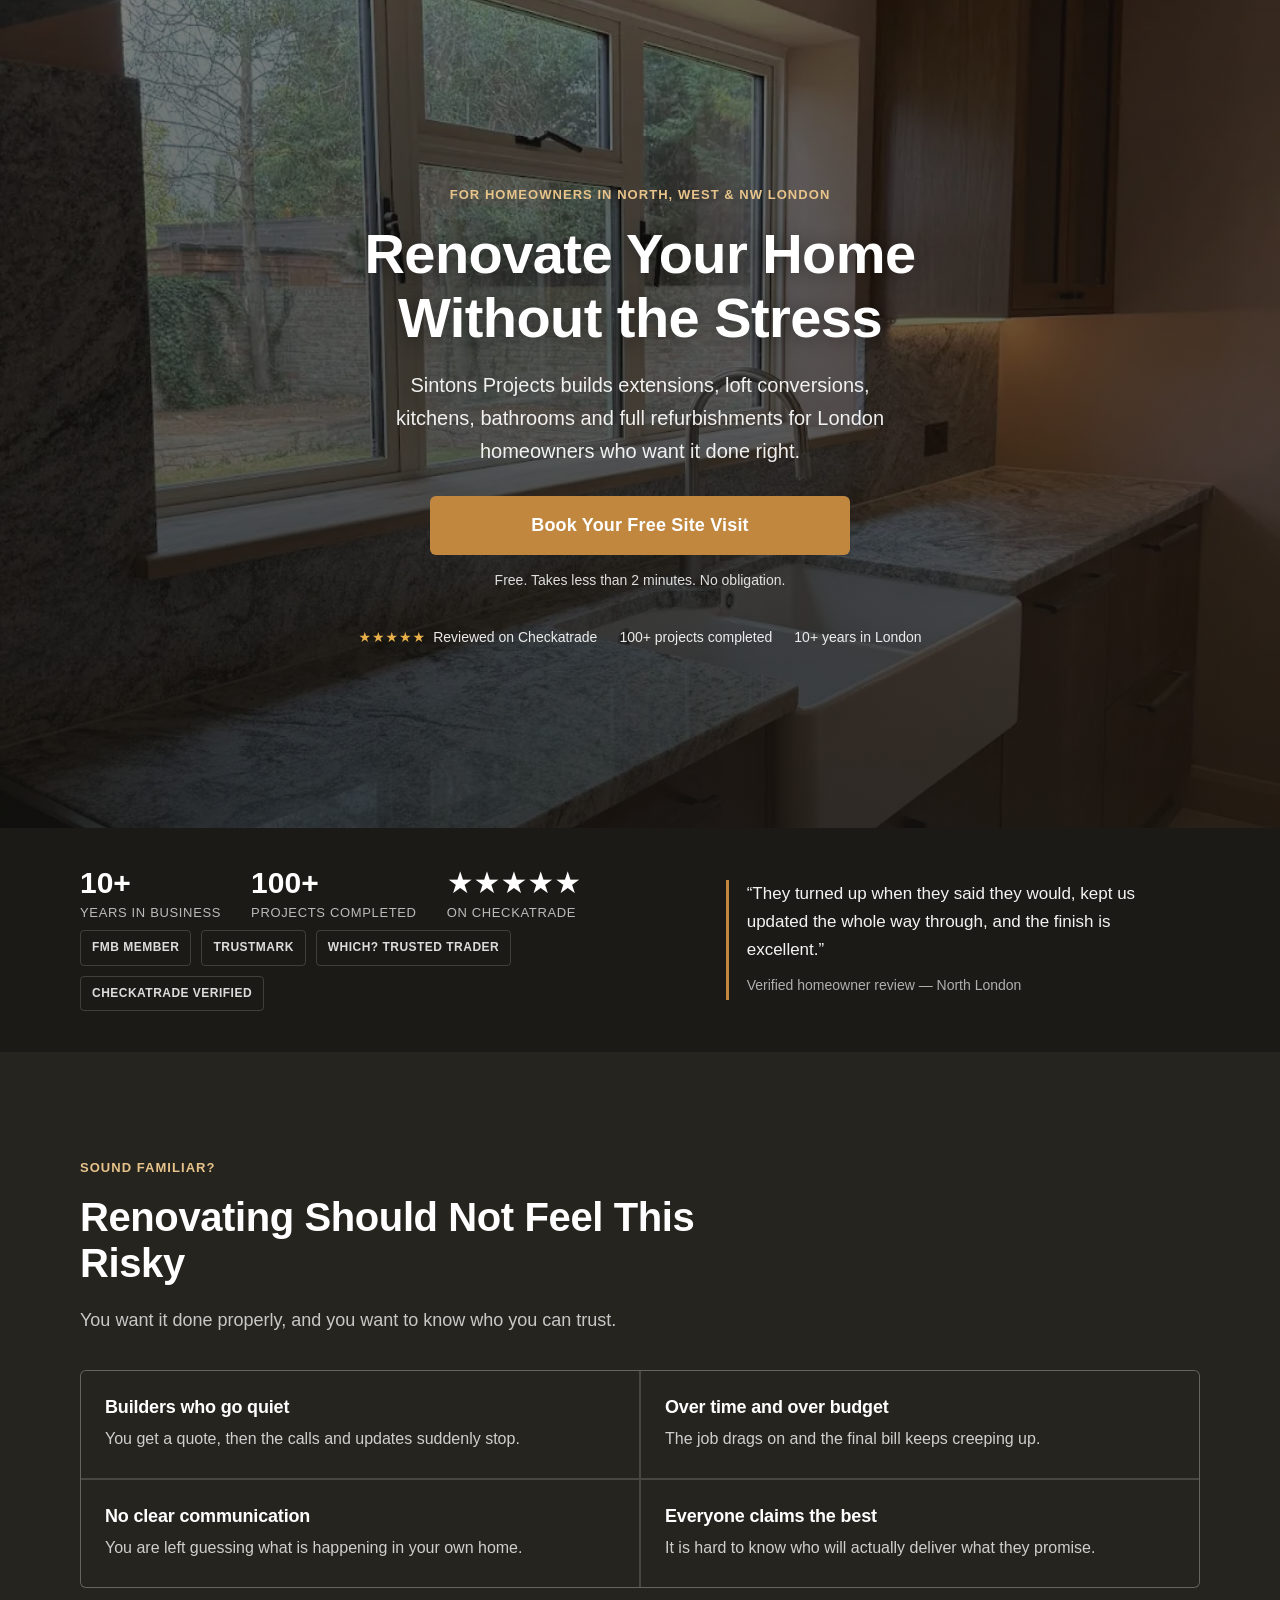
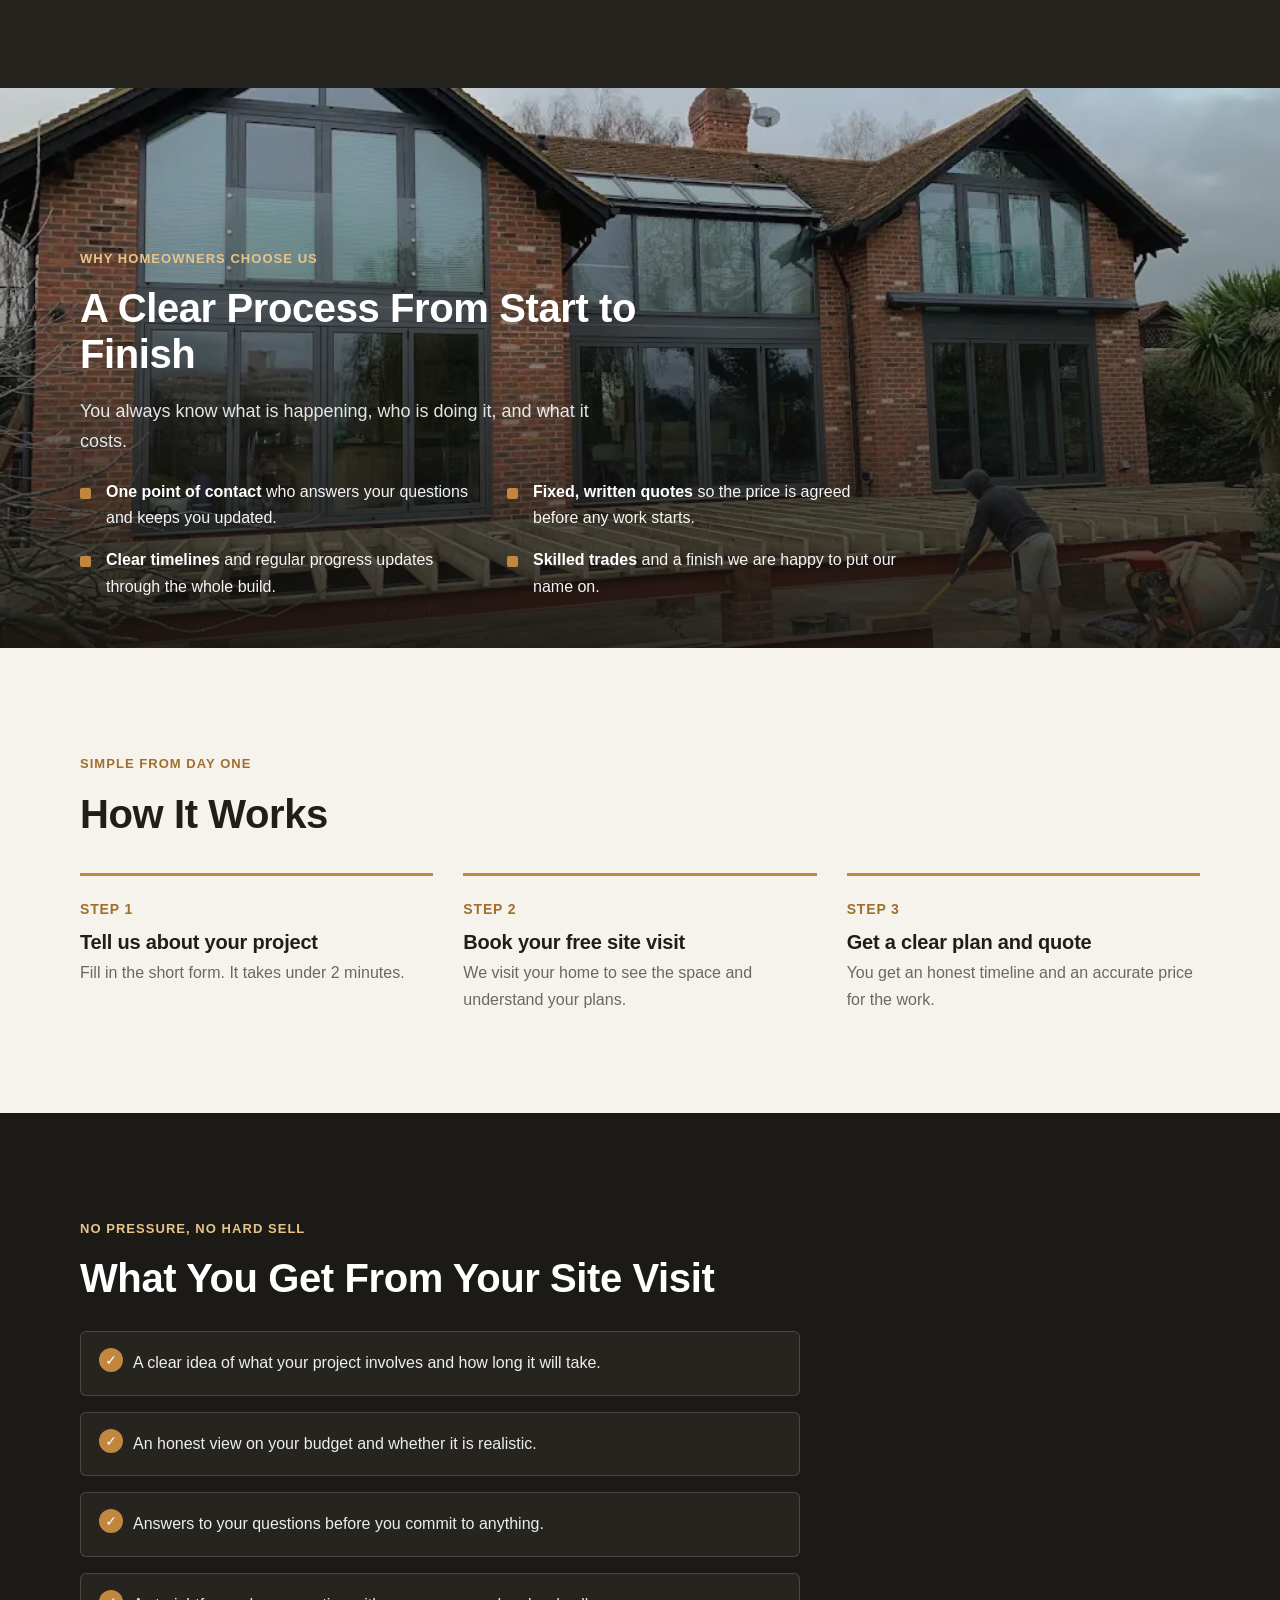
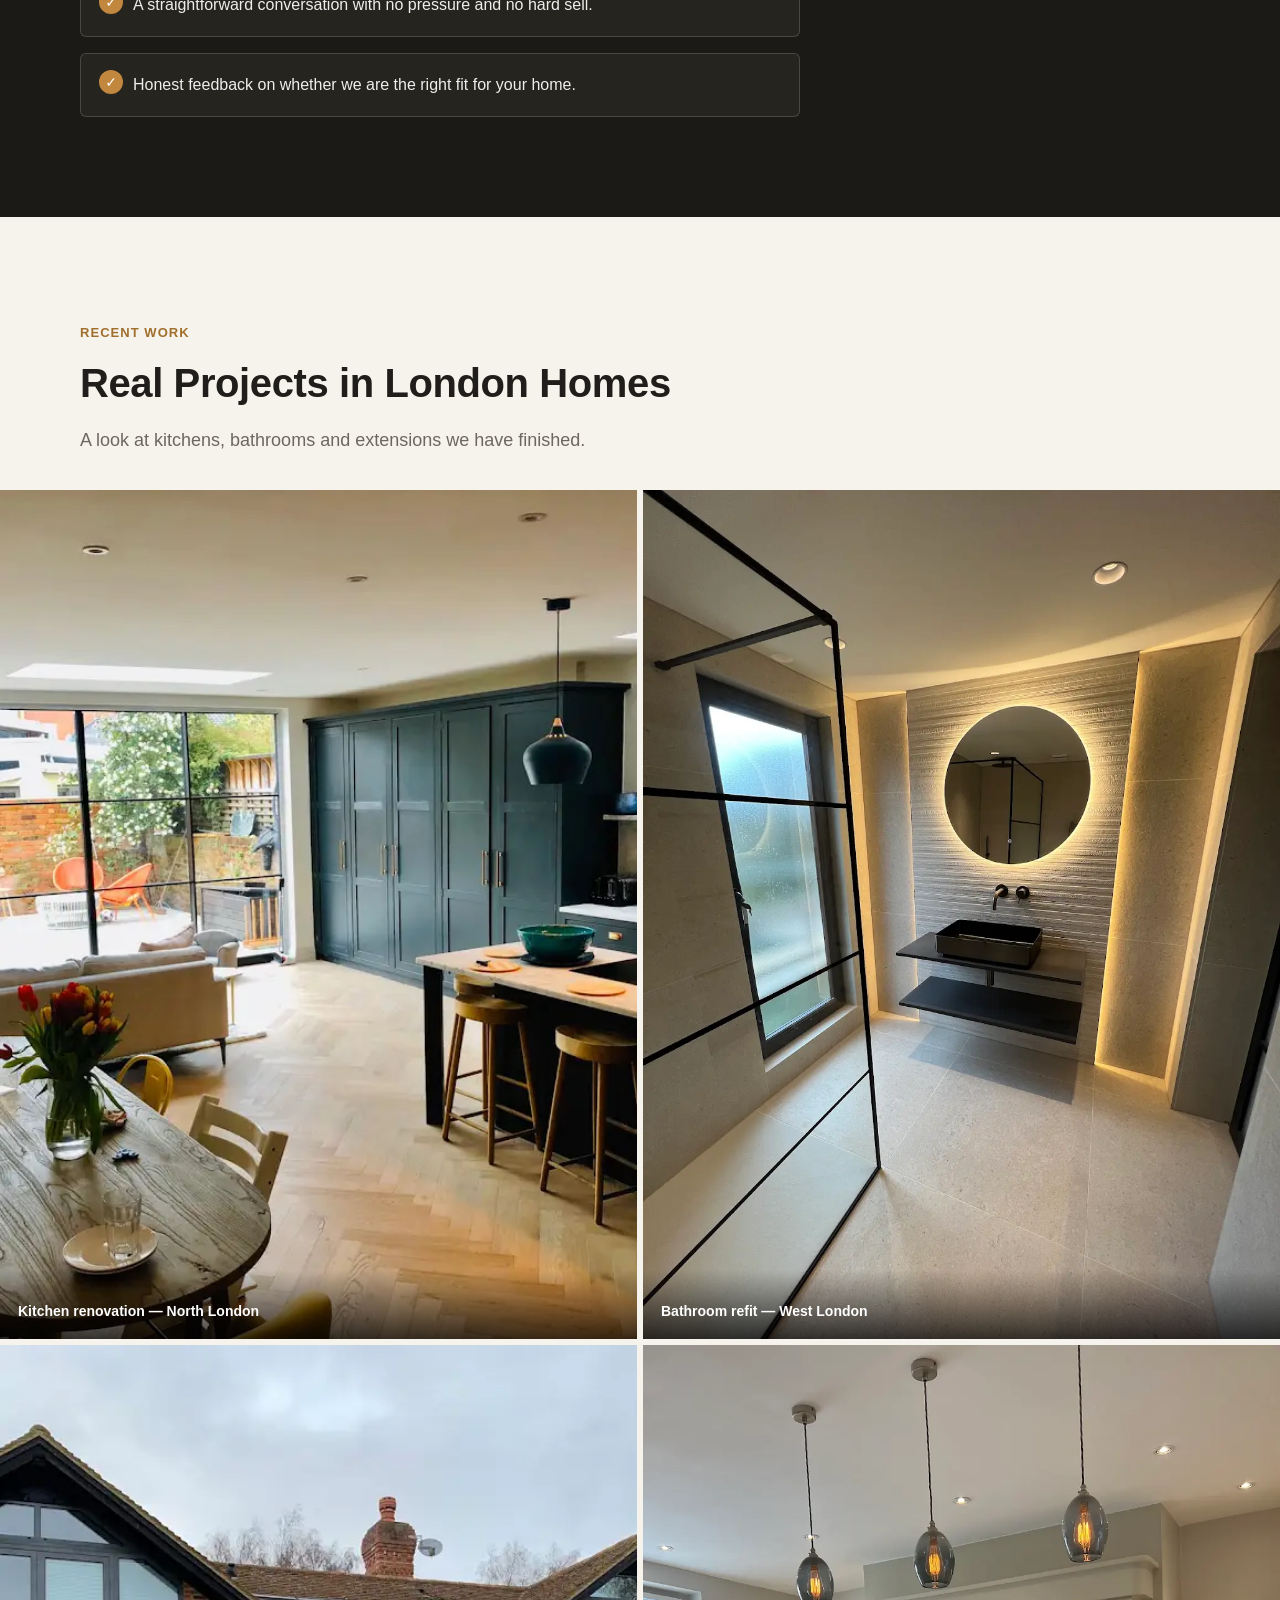
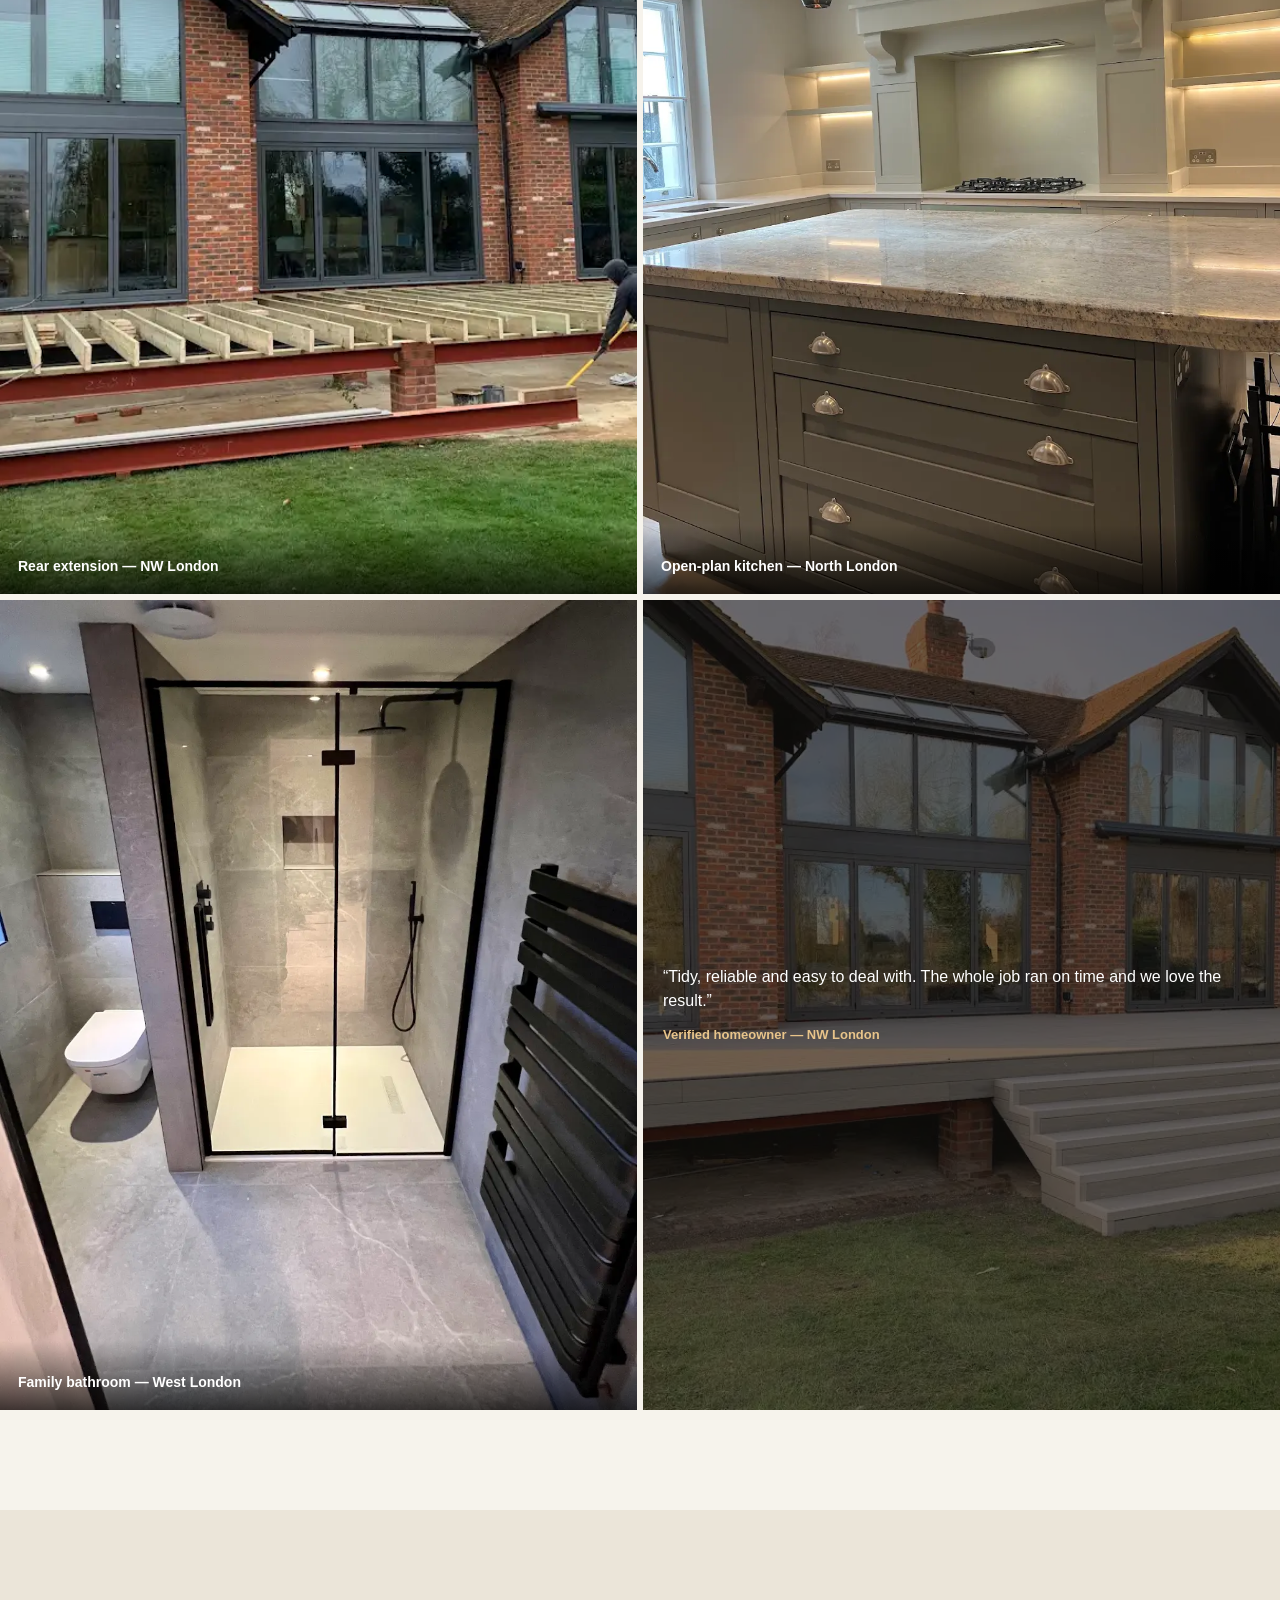
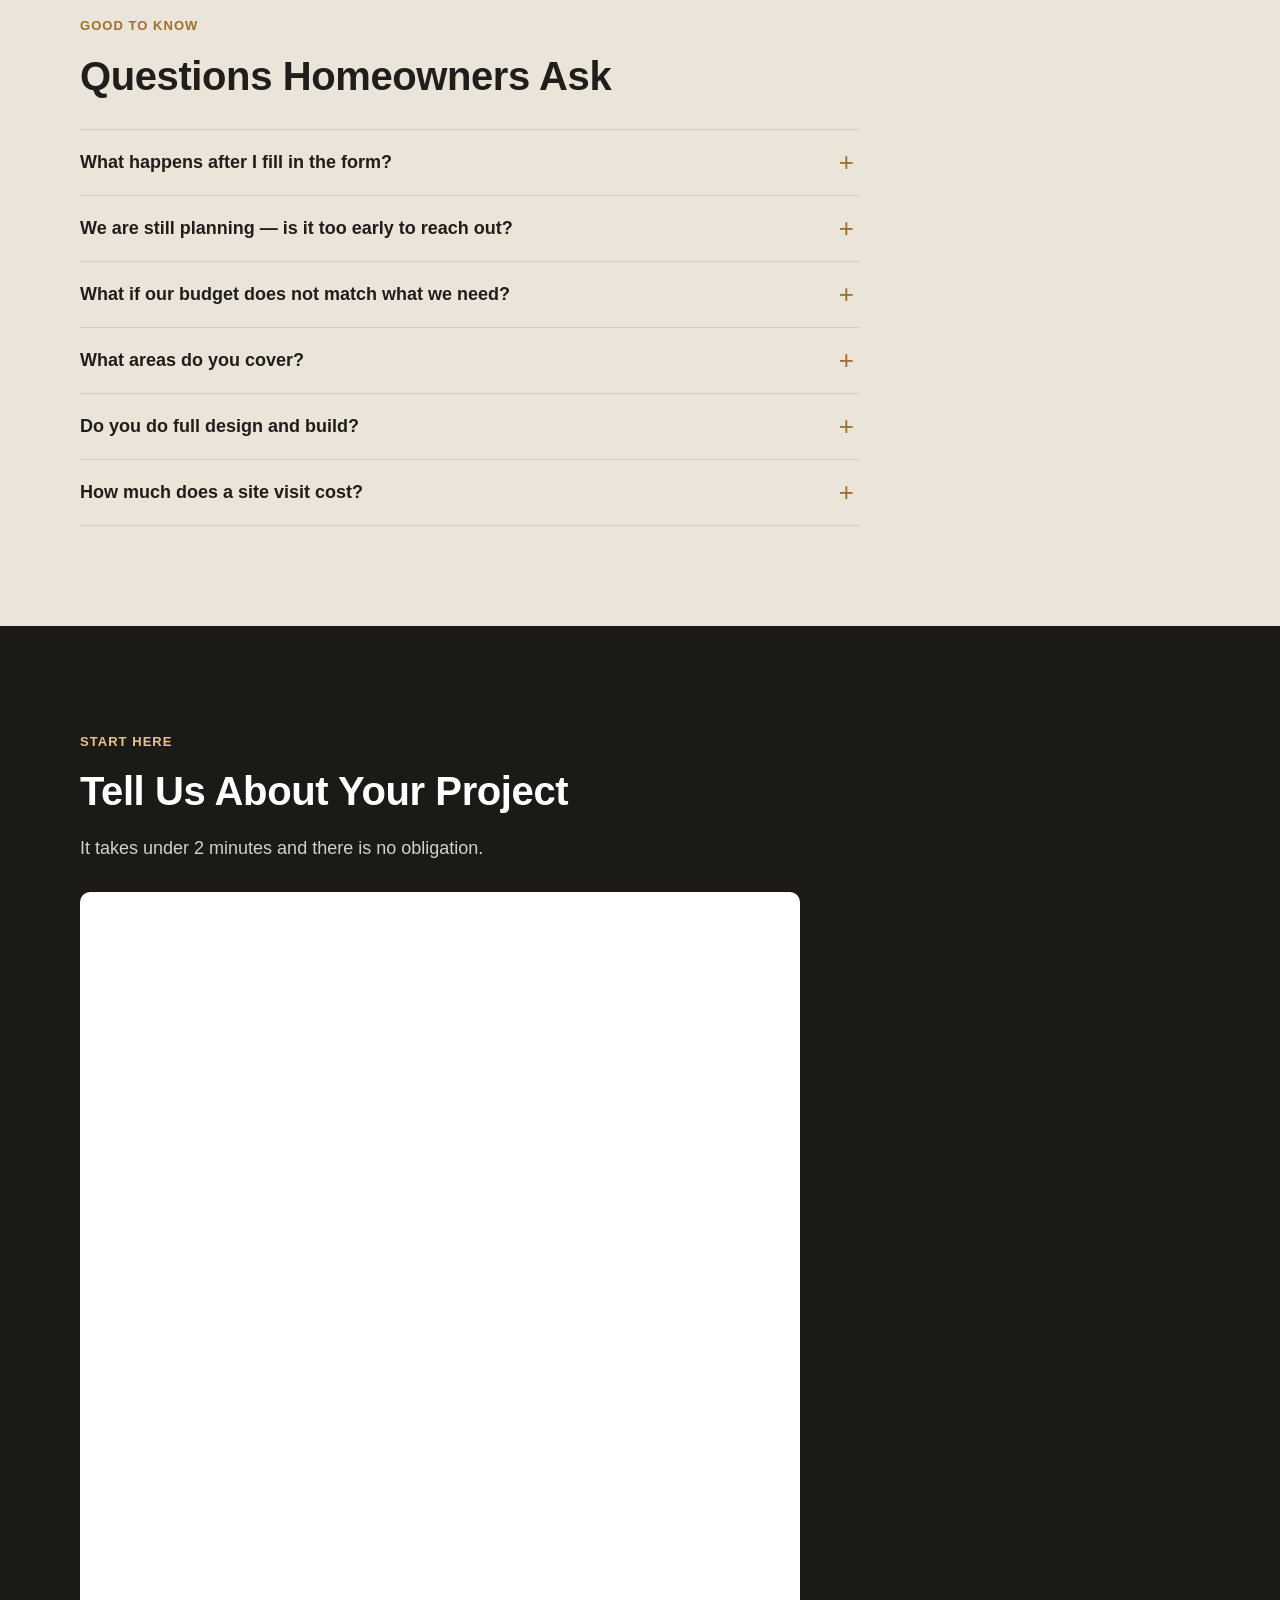
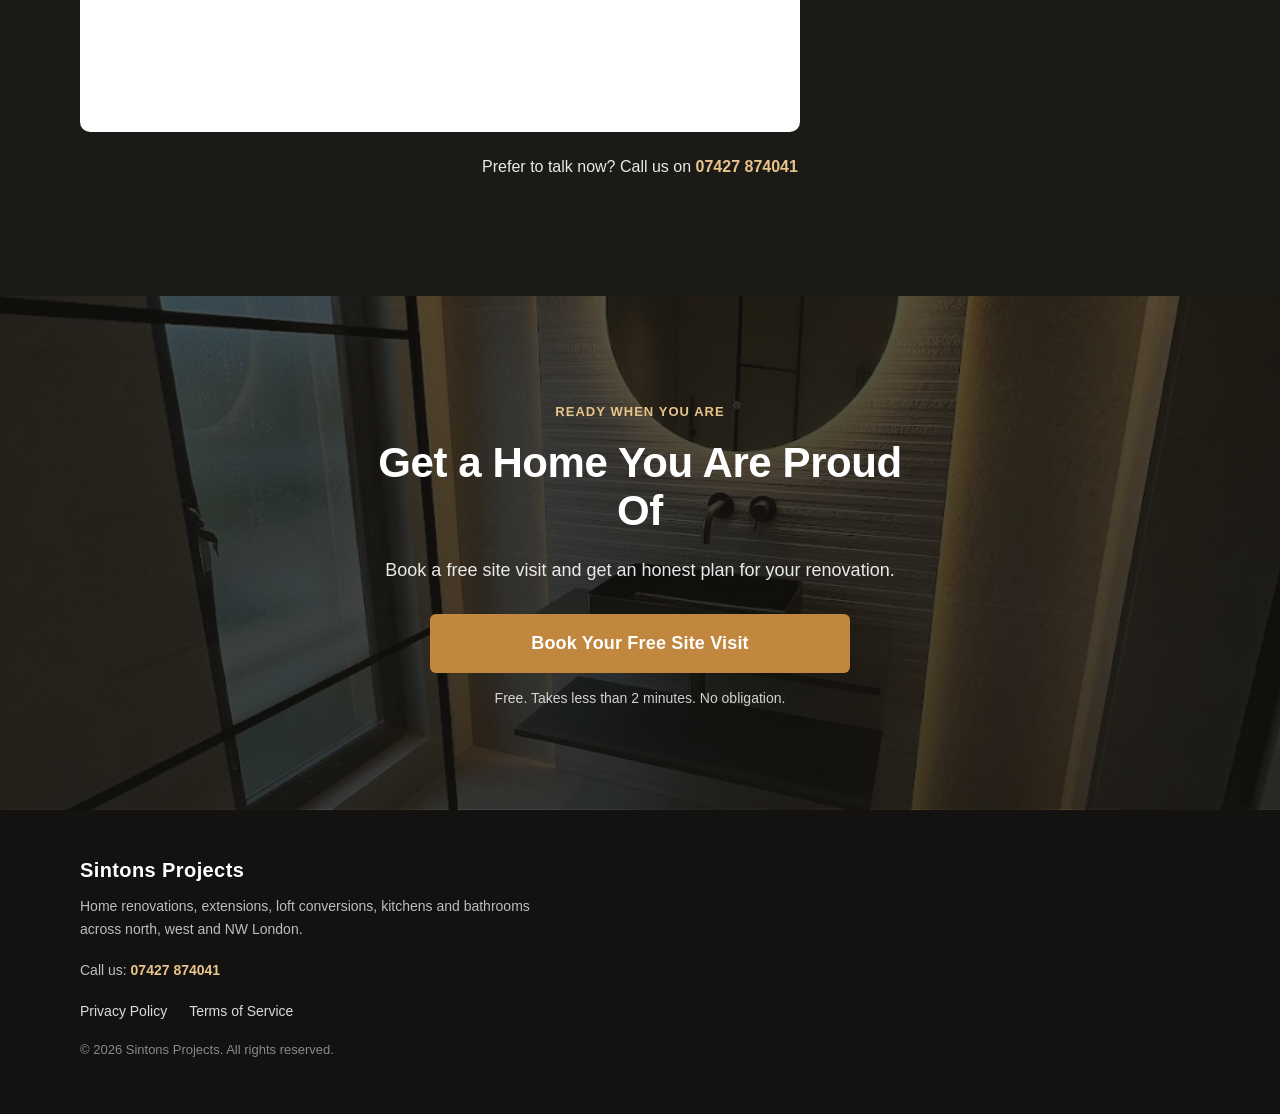
==== funnel/landing.html @ ef582135 "Add Sintons Projects renovation call funnel Two-page Meta Ads funnel for cold homeowner traffic in n" ====
<!DOCTYPE html>
<html lang="en-GB">
<head>
  <!-- TRACKING HEAD CODES GO HERE: Meta Pixel, GA4, GTM Head, TikTok, etc. -->

  <meta charset="UTF-8" />
  <meta name="viewport" content="width=device-width, initial-scale=1" />
  <title>Sintons Projects | Home Renovations in North &amp; West London</title>
  <meta name="description" content="Full refurbishments, extensions, loft conversions, kitchens and bathrooms across north, west and NW London. Book a free site visit with a builder homeowners trust." />
  <meta name="robots" content="index, follow" />

  <meta property="og:title" content="Sintons Projects | Home Renovations in North &amp; West London" />
  <meta property="og:description" content="A finished renovation you love — on time, on budget, no nasty surprises. Book your free site visit." />
  <meta property="og:type" content="website" />

  <link rel="preload" as="image" href="assets/sintons-kitchen-2.webp" />
  <link rel="stylesheet" href="styles.css" />
</head>
<body>
  <!-- TRACKING BODY CODES GO HERE: GTM Body noscript, etc. -->

  <!-- ==================== 1. HERO ==================== -->
  <header class="hero" id="top">
    <div class="hero__inner">
      <span class="eyebrow">For homeowners in north, west &amp; NW London</span>
      <h1>Renovate Your Home Without the Stress</h1>
      <p class="hero__sub">Sintons Projects builds extensions, loft conversions, kitchens, bathrooms and full refurbishments for London homeowners who want it done right.</p>
      <div class="hero__cta">
        <button class="btn btn-lg" data-scroll-to-form>Book Your Free Site Visit</button>
        <p class="friction">Free. Takes less than 2 minutes. No obligation.</p>
      </div>
      <div class="hero__trust">
        <span><span class="stars">★★★★★</span> Reviewed on Checkatrade</span>
        <span>100+ projects completed</span>
        <span>10+ years in London</span>
      </div>
    </div>
  </header>

  <!-- ==================== 2. SOCIAL PROOF STRIP ==================== -->
  <section class="proofstrip" aria-label="Trust and social proof">
    <div class="container">
      <div class="proofstrip__grid">
        <div>
          <div class="proofstrip__stats">
            <div class="stat"><div class="num">10+</div><div class="lbl">Years in business</div></div>
            <div class="stat"><div class="num">100+</div><div class="lbl">Projects completed</div></div>
            <div class="stat"><div class="num">★★★★★</div><div class="lbl">On Checkatrade</div></div>
          </div>
          <!-- Accreditation logos: swap these text badges for the client's real
               logo images (FMB / TrustMark / Which? Trusted Trader) once confirmed. -->
          <div class="badges">
            <span class="badge">FMB Member</span>
            <span class="badge">TrustMark</span>
            <span class="badge">Which? Trusted Trader</span>
            <span class="badge">Checkatrade Verified</span>
          </div>
        </div>
        <blockquote class="proofstrip__quote">
          <!-- Placeholder testimonial — replace with a real verified quote from
               https://www.checkatrade.com/trades/sintonsprojects/reviews -->
          <p>“They turned up when they said they would, kept us updated the whole way through, and the finish is excellent.”</p>
          <cite>Verified homeowner review — North London</cite>
        </blockquote>
      </div>
    </div>
  </section>

  <!-- ==================== 3. PROBLEM ==================== -->
  <section class="section problem" aria-labelledby="problem-h">
    <div class="container">
      <div class="section-head">
        <span class="eyebrow">Sound familiar?</span>
        <h2 id="problem-h">Renovating Should Not Feel This Risky</h2>
        <p class="subline">You want it done properly, and you want to know who you can trust.</p>
      </div>
      <div class="pain-grid">
        <div class="pain">
          <h3>Builders who go quiet</h3>
          <p>You get a quote, then the calls and updates suddenly stop.</p>
        </div>
        <div class="pain">
          <h3>Over time and over budget</h3>
          <p>The job drags on and the final bill keeps creeping up.</p>
        </div>
        <div class="pain">
          <h3>No clear communication</h3>
          <p>You are left guessing what is happening in your own home.</p>
        </div>
        <div class="pain">
          <h3>Everyone claims the best</h3>
          <p>It is hard to know who will actually deliver what they promise.</p>
        </div>
      </div>
    </div>
  </section>

  <!-- ==================== 4. MECHANISM (image-led) ==================== -->
  <section class="mechanism" aria-labelledby="mech-h">
    <div class="mech-hero">
      <div class="mech-hero__inner">
        <span class="eyebrow">Why homeowners choose us</span>
        <h2 id="mech-h">A Clear Process From Start to Finish</h2>
        <p class="mech-hero__sub">You always know what is happening, who is doing it, and what it costs.</p>
        <ul class="mech-points">
          <li><strong>One point of contact</strong> who answers your questions and keeps you updated.</li>
          <li><strong>Fixed, written quotes</strong> so the price is agreed before any work starts.</li>
          <li><strong>Clear timelines</strong> and regular progress updates through the whole build.</li>
          <li><strong>Skilled trades</strong> and a finish we are happy to put our name on.</li>
        </ul>
      </div>
    </div>
  </section>

  <!-- ==================== 5. HOW IT WORKS ==================== -->
  <section class="section" aria-labelledby="how-h">
    <div class="container">
      <div class="section-head">
        <span class="eyebrow">Simple from day one</span>
        <h2 id="how-h">How It Works</h2>
      </div>
      <div class="steps">
        <div class="step">
          <span class="n"></span>
          <h3>Tell us about your project</h3>
          <p>Fill in the short form. It takes under 2 minutes.</p>
        </div>
        <div class="step">
          <span class="n"></span>
          <h3>Book your free site visit</h3>
          <p>We visit your home to see the space and understand your plans.</p>
        </div>
        <div class="step">
          <span class="n"></span>
          <h3>Get a clear plan and quote</h3>
          <p>You get an honest timeline and an accurate price for the work.</p>
        </div>
      </div>
    </div>
  </section>

  <!-- ==================== 6. WHAT YOU GET FROM THE CALL ==================== -->
  <section class="section get" aria-labelledby="get-h">
    <div class="container">
      <div class="section-head">
        <span class="eyebrow">No pressure, no hard sell</span>
        <h2 id="get-h">What You Get From Your Site Visit</h2>
      </div>
      <ul class="get-list">
        <li>A clear idea of what your project involves and how long it will take.</li>
        <li>An honest view on your budget and whether it is realistic.</li>
        <li>Answers to your questions before you commit to anything.</li>
        <li>A straightforward conversation with no pressure and no hard sell.</li>
        <li>Honest feedback on whether we are the right fit for your home.</li>
      </ul>
    </div>
  </section>

  <!-- ==================== 7. PROOF GALLERY ==================== -->
  <section class="section proof" aria-labelledby="proof-h">
    <div class="container">
      <div class="section-head">
        <span class="eyebrow">Recent work</span>
        <h2 id="proof-h">Real Projects in London Homes</h2>
        <p class="subline">A look at kitchens, bathrooms and extensions we have finished.</p>
      </div>
    </div>
    <div class="gallery">
      <figure>
        <img src="assets/sintons-kitchen-1.webp" alt="Finished modern kitchen renovation in a London home" loading="lazy" width="1024" height="768" />
        <figcaption>Kitchen renovation — North London</figcaption>
      </figure>
      <figure>
        <img src="assets/sintons-bathroom-1.webp" alt="Newly fitted bathroom with tiled walls" loading="lazy" width="1024" height="768" />
        <figcaption>Bathroom refit — West London</figcaption>
      </figure>
      <figure>
        <img src="assets/sintons-extensions-1.webp" alt="Rear home extension with large glazing" loading="lazy" width="1024" height="768" />
        <figcaption>Rear extension — NW London</figcaption>
      </figure>
      <figure>
        <img src="assets/sintons-kitchen-3.webp" alt="Bright open-plan kitchen with island" loading="lazy" width="1024" height="768" />
        <figcaption>Open-plan kitchen — North London</figcaption>
      </figure>
      <figure>
        <img src="assets/sintons-bathroom-2.webp" alt="Modern bathroom with walk-in shower" loading="lazy" width="1024" height="768" />
        <figcaption>Family bathroom — West London</figcaption>
      </figure>
      <!-- Testimonial overlaid on a real project image (no grey card) -->
      <figure class="quote">
        <img src="assets/sintons-outdoor-2.webp" alt="Completed home renovation and outdoor space" loading="lazy" width="1024" height="768" />
        <figcaption>
          <!-- Placeholder testimonial — replace with a real Checkatrade quote -->
          “Tidy, reliable and easy to deal with. The whole job ran on time and we love the result.”
          <cite>Verified homeowner — NW London</cite>
        </figcaption>
      </figure>
    </div>
  </section>

  <!-- ==================== 9. FAQ ==================== -->
  <section class="section faq" aria-labelledby="faq-h">
    <div class="container">
      <div class="section-head">
        <span class="eyebrow">Good to know</span>
        <h2 id="faq-h">Questions Homeowners Ask</h2>
      </div>
      <div class="faq-list">
        <div class="faq-item">
          <button class="faq-q" aria-expanded="false">What happens after I fill in the form?</button>
          <div class="faq-a"><div class="faq-a-inner">One of our team calls you for a short chat about your project. If it looks like a good fit, we book a free site visit at a time that suits you.</div></div>
        </div>
        <div class="faq-item">
          <button class="faq-q" aria-expanded="false">We are still planning — is it too early to reach out?</button>
          <div class="faq-a"><div class="faq-a-inner">No. Early is a good time to talk. We can help you understand what is possible, what it may cost, and what to plan for.</div></div>
        </div>
        <div class="faq-item">
          <button class="faq-q" aria-expanded="false">What if our budget does not match what we need?</button>
          <div class="faq-a"><div class="faq-a-inner">We will tell you honestly. If the budget and the plan do not line up, we will say so and suggest sensible options rather than overpromising.</div></div>
        </div>
        <div class="faq-item">
          <button class="faq-q" aria-expanded="false">What areas do you cover?</button>
          <div class="faq-a"><div class="faq-a-inner">We work across north London, west London, NW London and the surrounding areas.</div></div>
        </div>
        <div class="faq-item">
          <button class="faq-q" aria-expanded="false">Do you do full design and build?</button>
          <div class="faq-a"><div class="faq-a-inner">Yes. We can manage your project from first idea through to the finished room, including extensions, loft conversions, kitchens, bathrooms and full refurbishments.</div></div>
        </div>
        <div class="faq-item">
          <button class="faq-q" aria-expanded="false">How much does a site visit cost?</button>
          <div class="faq-a"><div class="faq-a-inner">Nothing. The site visit is free and there is no obligation to go ahead.</div></div>
        </div>
      </div>
    </div>
  </section>

  <!-- ==================== 10. FORM / SURVEY ==================== -->
  <section class="section formsec" id="form" aria-labelledby="form-h">
    <div class="container">
      <div class="section-head">
        <span class="eyebrow">Start here</span>
        <h2 id="form-h">Tell Us About Your Project</h2>
        <p class="subline">It takes under 2 minutes and there is no obligation.</p>
      </div>

      <div class="form-wrap">
        <!-- ============================================================
             GHL QUALIFICATION FORM
             UTMs are appended to this iframe src by script.js.
             MANUAL STEP: add hidden fields in the GHL form builder named
             utm_source, utm_medium, utm_campaign, utm_content, utm_term,
             fbclid, gclid, ttclid, msclkid so the values are stored on the
             lead. Set the form's redirect to thank-you.html (script.js also
             redirects as a fallback).
             ============================================================ -->
        <iframe
          src="https://api.leadconnectorhq.com/widget/form/q59jmJmJXy3fcvRbNvBl"
          style="width:100%;height:100%;border:none;border-radius:8px"
          id="inline-q59jmJmJXy3fcvRbNvBl"
          data-layout="{'id':'INLINE'}"
          data-trigger-type="alwaysShow"
          data-trigger-value=""
          data-activation-type="alwaysActivated"
          data-activation-value=""
          data-deactivation-type="neverDeactivate"
          data-deactivation-value=""
          data-form-name="Sintons Form"
          data-height="786"
          data-layout-iframe-id="inline-q59jmJmJXy3fcvRbNvBl"
          data-form-id="q59jmJmJXy3fcvRbNvBl"
          title="Sintons Form"
          loading="lazy">
        </iframe>
      </div>

      <p class="form-call">Prefer to talk now? Call us on <a href="tel:+447427874041">07427 874041</a></p>
    </div>
  </section>

  <!-- ==================== 11. FINAL CTA ==================== -->
  <section class="section finalcta" aria-labelledby="final-h">
    <div class="container">
      <span class="eyebrow" style="color:#e8c48a">Ready when you are</span>
      <h2 id="final-h">Get a Home You Are Proud Of</h2>
      <p>Book a free site visit and get an honest plan for your renovation.</p>
      <button class="btn btn-lg" data-scroll-to-form>Book Your Free Site Visit</button>
      <p class="friction" style="color:rgba(255,255,255,0.8)">Free. Takes less than 2 minutes. No obligation.</p>
    </div>
  </section>

  <!-- ==================== 12. FOOTER ==================== -->
  <footer class="footer">
    <div class="container">
      <div class="footer__brand">Sintons Projects</div>
      <p class="footer__desc">Home renovations, extensions, loft conversions, kitchens and bathrooms across north, west and NW London.</p>
      <p class="footer__desc">Call us: <a class="footer__phone" href="tel:+447427874041">07427 874041</a></p>
      <div class="footer__links">
        <a href="privacy.html">Privacy Policy</a>
        <a href="terms.html">Terms of Service</a>
      </div>
      <p class="footer__legal">© <span data-year>2026</span> Sintons Projects. All rights reserved.</p>
    </div>
  </footer>

  <!-- ==================== STICKY MOBILE CTA ==================== -->
  <div class="sticky-cta" aria-hidden="true">
    <a class="btn btn-call" href="tel:+447427874041" aria-label="Call Sintons Projects">✆</a>
    <button class="btn" data-scroll-to-form>Book Your Free Site Visit</button>
  </div>

  <!-- GHL embed script -->
  <script src="https://link.msgsndr.com/js/form_embed.js"></script>
  <script src="script.js"></script>
</body>
</html>
---- funnel/styles.css ----
/* ==========================================================================
   Sintons Projects — Renovation Funnel
   styles.css  |  Mobile-first (base = 390px), scaled up with min-width queries
   Colour scheme references sintonsprojects.co.uk: warm charcoal, cream, brass.
   ========================================================================== */

/* ---------- Design tokens ---------- */
:root {
  --charcoal:   #1b1a17;
  --charcoal-2: #26241f;
  --charcoal-3: #322f28;
  --cream:      #f6f3ec;
  --cream-2:    #ebe5d9;
  --text:       #201e1a;
  --muted:      #6d685e;
  --accent:     #c1873f;   /* brass CTA */
  --accent-dark:#a06f2d;   /* hover: ~10% darker */
  --white:      #ffffff;
  --line:       rgba(0, 0, 0, 0.10);
  --line-light: rgba(255, 255, 255, 0.16);

  --font-body: "Helvetica Neue", Arial, "Segoe UI", Roboto, system-ui, sans-serif;
  --font-head: "Helvetica Neue", Arial, "Segoe UI", Roboto, system-ui, sans-serif;

  --maxw: 1200px;
  --readw: 640px;
  --radius: 6px;

  --pad-x: 24px;          /* min horizontal padding on mobile */
  --sec-y: 60px;          /* section padding, mobile */
}

/* ---------- Reset / base ---------- */
* { box-sizing: border-box; }

html { scroll-behavior: smooth; -webkit-text-size-adjust: 100%; }

body {
  margin: 0;
  font-family: var(--font-body);
  font-size: 17px;
  line-height: 1.65;
  color: var(--text);
  background: var(--cream);
  overflow-x: hidden;
}

h1, h2, h3, h4 {
  font-family: var(--font-head);
  line-height: 1.15;
  margin: 0 0 0.5em;
  font-weight: 800;
  letter-spacing: -0.01em;
}

p { margin: 0 0 1em; }
img { display: block; max-width: 100%; height: auto; }
a { color: inherit; }

.container {
  width: 100%;
  max-width: var(--maxw);
  margin: 0 auto;
  padding: 0 var(--pad-x);
}

.section {
  padding: var(--sec-y) 0;
}

.eyebrow {
  display: inline-block;
  font-size: 13px;
  font-weight: 700;
  letter-spacing: 0.08em;
  text-transform: uppercase;
  color: var(--accent-dark);
  margin-bottom: 16px;
}

.section-head { max-width: var(--readw); }
.section-head h2 { font-size: 28px; }
.section-head .subline {
  color: var(--muted);
  font-size: 18px;
  margin-bottom: 0;
}

.body-copy { max-width: var(--readw); }

/* ---------- Buttons ---------- */
.btn {
  display: inline-block;
  width: 100%;
  text-align: center;
  background: var(--accent);
  color: #fff;
  font-weight: 800;
  font-size: 17px;
  letter-spacing: 0.01em;
  padding: 17px 28px;
  border: none;
  border-radius: var(--radius);
  cursor: pointer;
  text-decoration: none;
  transition: background-color 0.15s ease;
  -webkit-appearance: none;
}
.btn:hover { background: var(--accent-dark); }
.btn:focus-visible { outline: 3px solid #fff; outline-offset: 2px; }

.btn-lg { padding: 19px 32px; font-size: 18px; }

.btn-ghost {
  background: transparent;
  border: 2px solid rgba(255, 255, 255, 0.6);
  color: #fff;
}
.btn-ghost:hover { background: rgba(255, 255, 255, 0.12); }

.friction {
  font-size: 14px;
  color: var(--muted);
  margin: 14px 0 0;
}
.hero .friction { color: rgba(255, 255, 255, 0.85); }

/* ---------- Hero ---------- */
.hero {
  position: relative;
  min-height: 80vh;
  display: flex;
  align-items: center;
  color: #fff;
  background: #1b1a17 center / cover no-repeat;
  background-image:
    linear-gradient(180deg, rgba(20,19,16,0.55) 0%, rgba(20,19,16,0.68) 55%, rgba(20,19,16,0.80) 100%),
    url("assets/sintons-kitchen-2.webp");
}
.hero__inner {
  width: 100%;
  max-width: 760px;
  margin: 0 auto;
  padding: 96px var(--pad-x);
  text-align: center;
}
.hero .eyebrow { color: #e8c48a; }
.hero h1 {
  font-size: 36px;
  color: #fff;
  margin-bottom: 18px;
  text-shadow: 0 2px 18px rgba(0, 0, 0, 0.35);
}
.hero__sub {
  font-size: 18px;
  color: rgba(255, 255, 255, 0.92);
  max-width: 520px;
  margin: 0 auto 28px;
}
.hero__cta { max-width: 420px; margin: 0 auto; }

/* Trust strip inside hero */
.hero__trust {
  margin-top: 34px;
  display: flex;
  flex-wrap: wrap;
  justify-content: center;
  gap: 10px 22px;
  font-size: 14px;
  color: rgba(255, 255, 255, 0.9);
}
.hero__trust span { display: inline-flex; align-items: center; gap: 7px; }
.stars { color: #e8b04b; letter-spacing: 1px; }

/* ---------- Social proof strip ---------- */
.proofstrip {
  background: var(--charcoal);
  color: #fff;
  padding: 34px 0;
}
.proofstrip__grid {
  display: grid;
  grid-template-columns: 1fr;
  gap: 26px;
  align-items: center;
}
.proofstrip__stats {
  display: flex;
  flex-wrap: wrap;
  gap: 22px 30px;
}
.stat .num {
  font-size: 30px;
  font-weight: 800;
  color: #fff;
  line-height: 1;
}
.stat .lbl {
  font-size: 13px;
  color: rgba(255, 255, 255, 0.7);
  text-transform: uppercase;
  letter-spacing: 0.05em;
  margin-top: 4px;
}
.proofstrip__quote {
  border-left: 3px solid var(--accent);
  padding-left: 18px;
}
.proofstrip__quote p {
  font-size: 17px;
  margin: 0 0 6px;
  color: rgba(255, 255, 255, 0.95);
}
.proofstrip__quote cite {
  font-style: normal;
  font-size: 14px;
  color: rgba(255, 255, 255, 0.65);
}
.badges {
  display: flex;
  flex-wrap: wrap;
  gap: 10px;
  margin-top: 6px;
}
.badge {
  font-size: 12px;
  font-weight: 700;
  letter-spacing: 0.04em;
  text-transform: uppercase;
  color: rgba(255, 255, 255, 0.85);
  border: 1px solid var(--line-light);
  border-radius: 4px;
  padding: 7px 11px;
}

/* ---------- Problem section (dark) ---------- */
.problem { background: var(--charcoal-2); color: #fff; }
.problem .eyebrow { color: #e8c48a; }
.problem h2 { color: #fff; font-size: 28px; }
.problem .section-head .subline { color: rgba(255, 255, 255, 0.75); }
.pain-grid {
  display: grid;
  grid-template-columns: 1fr;
  gap: 2px;
  margin-top: 34px;
  background: var(--line-light);
  border: 1px solid var(--line-light);
  border-radius: var(--radius);
  overflow: hidden;
}
.pain {
  background: var(--charcoal-2);
  padding: 26px 24px;
}
.pain h3 {
  font-size: 18px;
  color: #fff;
  margin-bottom: 8px;
}
.pain p {
  margin: 0;
  color: rgba(255, 255, 255, 0.78);
  font-size: 16px;
}

/* ---------- Mechanism (image-led) ---------- */
.mechanism { padding: 0; background: var(--cream); }
.mech-hero {
  position: relative;
  min-height: 460px;
  display: flex;
  align-items: flex-end;
  color: #fff;
  background: #1b1a17 center / cover no-repeat;
  background-image:
    linear-gradient(180deg, rgba(20,19,16,0.15) 0%, rgba(20,19,16,0.55) 60%, rgba(20,19,16,0.88) 100%),
    url("assets/sintons-extensions-1.webp");
}
.mech-hero__inner {
  width: 100%;
  max-width: var(--maxw);
  margin: 0 auto;
  padding: 48px var(--pad-x);
}
.mech-hero .eyebrow { color: #e8c48a; }
.mech-hero h2 { color: #fff; font-size: 28px; max-width: 620px; }
.mech-hero__sub {
  color: rgba(255, 255, 255, 0.88);
  max-width: 560px;
  margin-bottom: 22px;
}
.mech-points {
  display: grid;
  grid-template-columns: 1fr;
  gap: 16px;
  list-style: none;
  padding: 0;
  margin: 0;
  max-width: 820px;
}
.mech-points li {
  padding-left: 26px;
  position: relative;
  color: rgba(255, 255, 255, 0.95);
  font-size: 16px;
}
.mech-points li strong { color: #fff; }
.mech-points li::before {
  content: "";
  position: absolute;
  left: 0;
  top: 9px;
  width: 11px;
  height: 11px;
  background: var(--accent);
  border-radius: 2px;
}

/* ---------- How it works ---------- */
.steps {
  display: grid;
  grid-template-columns: 1fr;
  gap: 22px;
  margin-top: 36px;
  counter-reset: step;
}
.step {
  border-top: 3px solid var(--accent);
  padding-top: 18px;
}
.step .n {
  counter-increment: step;
  font-size: 14px;
  font-weight: 800;
  color: var(--accent-dark);
  letter-spacing: 0.06em;
}
.step .n::before { content: "STEP " counter(step); }
.step h3 { font-size: 20px; margin: 8px 0 6px; }
.step p { margin: 0; color: var(--muted); font-size: 16px; }

/* ---------- What you get (dark) ---------- */
.get { background: var(--charcoal); color: #fff; }
.get .eyebrow { color: #e8c48a; }
.get h2 { color: #fff; font-size: 28px; }
.get-list {
  list-style: none;
  padding: 0;
  margin: 30px 0 0;
  display: grid;
  gap: 16px;
  max-width: 720px;
}
.get-list li {
  position: relative;
  padding: 18px 20px 18px 52px;
  background: var(--charcoal-2);
  border-radius: var(--radius);
  border: 1px solid var(--line-light);
  font-size: 16px;
  color: rgba(255, 255, 255, 0.92);
}
.get-list li::before {
  content: "✓";
  position: absolute;
  left: 18px;
  top: 16px;
  width: 24px;
  height: 24px;
  line-height: 24px;
  text-align: center;
  background: var(--accent);
  color: #fff;
  font-weight: 800;
  border-radius: 50%;
  font-size: 14px;
}

/* ---------- Proof gallery ---------- */
.proof { background: var(--cream); }
.gallery {
  display: grid;
  grid-template-columns: 1fr;
  gap: 4px;
  margin-top: 34px;
}
.gallery figure {
  position: relative;
  margin: 0;
  min-height: 300px;
  overflow: hidden;
  background: var(--cream-2);
}
.gallery img {
  width: 100%;
  height: 100%;
  min-height: 300px;
  object-fit: cover;
}
.gallery figcaption {
  position: absolute;
  left: 0;
  right: 0;
  bottom: 0;
  padding: 30px 18px 16px;
  color: #fff;
  font-size: 14px;
  font-weight: 600;
  background: linear-gradient(180deg, rgba(0,0,0,0) 0%, rgba(0,0,0,0.72) 100%);
}
/* Testimonial overlaid on a project image (no grey card) */
.gallery figure.quote figcaption {
  padding: 28px 20px;
  background: rgba(20, 19, 16, 0.62);
  position: absolute;
  inset: 0;
  display: flex;
  flex-direction: column;
  justify-content: center;
  font-size: 16px;
  font-weight: 500;
  line-height: 1.5;
}
.gallery figure.quote cite {
  display: block;
  margin-top: 12px;
  font-style: normal;
  font-size: 13px;
  color: #e8c48a;
  font-weight: 700;
}

/* ---------- FAQ ---------- */
.faq { background: var(--cream-2); }
.faq-list {
  margin-top: 30px;
  max-width: 780px;
  border-top: 1px solid var(--line);
}
.faq-item { border-bottom: 1px solid var(--line); }
.faq-q {
  width: 100%;
  text-align: left;
  background: none;
  border: none;
  padding: 22px 44px 22px 0;
  font-size: 18px;
  font-weight: 700;
  color: var(--text);
  cursor: pointer;
  position: relative;
  font-family: inherit;
}
.faq-q::after {
  content: "+";
  position: absolute;
  right: 6px;
  top: 50%;
  transform: translateY(-50%);
  font-size: 26px;
  font-weight: 400;
  color: var(--accent-dark);
  transition: transform 0.2s ease;
}
.faq-item.open .faq-q::after { content: "–"; }
.faq-a {
  max-height: 0;
  overflow: hidden;
  transition: max-height 0.25s ease;
}
.faq-a-inner {
  padding: 0 0 22px;
  color: var(--muted);
  font-size: 16px;
  max-width: var(--readw);
}
.faq-item.open .faq-a { max-height: 400px; }

/* ---------- Form section ---------- */
.formsec { background: var(--charcoal); color: #fff; }
.formsec .eyebrow { color: #e8c48a; }
.formsec h2 { color: #fff; font-size: 28px; }
.formsec .subline { color: rgba(255, 255, 255, 0.8); }
.form-wrap {
  margin-top: 28px;
  background: #fff;
  border-radius: 10px;
  padding: 10px;
  max-width: 720px;
}
.form-wrap iframe {
  width: 100%;
  min-height: 820px;
  border: none;
  border-radius: 8px;
  display: block;
}
.form-embed-placeholder {
  min-height: 500px;
  display: flex;
  align-items: center;
  justify-content: center;
  text-align: center;
  color: var(--muted);
  border: 2px dashed var(--line);
  border-radius: 8px;
  padding: 40px;
}
.form-call {
  margin-top: 22px;
  text-align: center;
  color: rgba(255, 255, 255, 0.9);
  font-size: 16px;
}
.form-call a { color: #e8c48a; font-weight: 800; text-decoration: none; white-space: nowrap; }

/* ---------- Final CTA ---------- */
.finalcta {
  position: relative;
  color: #fff;
  text-align: center;
  background: #1b1a17 center / cover no-repeat;
  background-image:
    linear-gradient(180deg, rgba(20,19,16,0.72) 0%, rgba(20,19,16,0.82) 100%),
    url("assets/sintons-bathroom-1.webp");
}
.finalcta .container { max-width: 640px; }
.finalcta h2 { color: #fff; font-size: 30px; }
.finalcta p { color: rgba(255, 255, 255, 0.9); }
.finalcta .btn { max-width: 420px; margin: 10px auto 0; }

/* ---------- Footer ---------- */
.footer {
  background: #131210;
  color: rgba(255, 255, 255, 0.72);
  padding: 44px 0 40px;
  font-size: 14px;
}
.footer__brand {
  font-size: 20px;
  font-weight: 800;
  color: #fff;
  letter-spacing: 0.02em;
}
.footer__desc { margin: 8px 0 18px; max-width: 460px; }
.footer__links {
  display: flex;
  gap: 22px;
  margin-bottom: 16px;
}
.footer__links a { color: rgba(255, 255, 255, 0.85); text-decoration: none; }
.footer__links a:hover { color: #fff; text-decoration: underline; }
.footer__legal { color: rgba(255, 255, 255, 0.5); font-size: 13px; }
.footer__phone { color:#e8c48a; text-decoration:none; font-weight:700; }

/* ---------- Sticky mobile CTA ---------- */
.sticky-cta {
  position: fixed;
  left: 0;
  right: 0;
  bottom: 0;
  z-index: 40;
  display: flex;
  gap: 10px;
  padding: 10px 12px calc(10px + env(safe-area-inset-bottom));
  background: rgba(19, 18, 16, 0.96);
  border-top: 1px solid var(--line-light);
  transform: translateY(120%);
  transition: transform 0.25s ease;
}
.sticky-cta.show { transform: translateY(0); }
.sticky-cta .btn { padding: 14px; font-size: 16px; }
.sticky-cta .btn-call {
  flex: 0 0 54px;
  width: 54px;
  background: transparent;
  border: 1px solid var(--line-light);
  color: #fff;
  display: flex;
  align-items: center;
  justify-content: center;
  font-size: 20px;
}
.sticky-cta .btn-call:hover { background: rgba(255,255,255,0.1); }

/* ---------- Thank-you page ---------- */
.ty-hero {
  background: var(--charcoal);
  color: #fff;
  text-align: center;
  padding: 80px 0 60px;
}
.ty-hero .check {
  width: 68px;
  height: 68px;
  margin: 0 auto 22px;
  border-radius: 50%;
  background: var(--accent);
  color: #fff;
  font-size: 34px;
  line-height: 68px;
}
.ty-hero h1 { color: #fff; font-size: 30px; max-width: 720px; margin: 0 auto 14px; }
.ty-hero .subline { color: rgba(255,255,255,0.82); font-size: 18px; max-width: 560px; margin: 0 auto; }

.ty-steps { background: var(--cream); }
.ty-step-list {
  display: grid;
  gap: 18px;
  max-width: 720px;
  margin: 0 auto;
  counter-reset: tystep;
}
.ty-step {
  position: relative;
  background: #fff;
  border: 1px solid var(--line);
  border-left: 4px solid var(--accent);
  border-radius: var(--radius);
  padding: 22px 22px 22px 66px;
}
.ty-step::before {
  counter-increment: tystep;
  content: counter(tystep);
  position: absolute;
  left: 18px;
  top: 20px;
  width: 32px;
  height: 32px;
  line-height: 32px;
  text-align: center;
  background: var(--charcoal);
  color: #fff;
  font-weight: 800;
  border-radius: 50%;
}
.ty-step h3 { font-size: 18px; margin: 0 0 6px; }
.ty-step p { margin: 0; color: var(--muted); font-size: 16px; }

.ty-reinforce {
  max-width: 720px;
  margin: 28px auto 0;
  text-align: center;
  font-size: 18px;
  font-weight: 700;
  color: var(--text);
}
.ty-help {
  max-width: 720px;
  margin: 14px auto 0;
  text-align: center;
  color: var(--muted);
  font-size: 15px;
}
.ty-help a { color: var(--accent-dark); font-weight: 700; text-decoration: none; }

/* ---------- Simple legal pages ---------- */
.legal { background: var(--cream); padding: 60px 0 80px; }
.legal .container { max-width: 780px; }
.legal h1 { font-size: 30px; margin-bottom: 6px; }
.legal .updated { color: var(--muted); font-size: 14px; margin-bottom: 30px; }
.legal h2 { font-size: 20px; margin-top: 30px; }
.legal p, .legal li { color: #333; font-size: 16px; }
.legal a { color: var(--accent-dark); }
.legal .back { display: inline-block; margin-top: 34px; font-weight: 700; color: var(--accent-dark); text-decoration: none; }

/* ==========================================================================
   Tablet  ≥ 700px
   ========================================================================== */
@media (min-width: 700px) {
  .proofstrip__grid { grid-template-columns: 1.1fr 1fr; gap: 40px; }
  .pain-grid { grid-template-columns: 1fr 1fr; }
  .steps { grid-template-columns: repeat(3, 1fr); gap: 30px; }
  .mech-points { grid-template-columns: 1fr 1fr; gap: 16px 34px; }
  .gallery { grid-template-columns: 1fr 1fr; gap: 6px; }
  .ty-step-list { grid-template-columns: 1fr; }
}

/* ==========================================================================
   Desktop  ≥ 992px
   ========================================================================== */
@media (min-width: 992px) {
  :root { --sec-y: 100px; --pad-x: 40px; }

  body { font-size: 18px; }

  .hero { min-height: 92vh; }
  .hero h1 { font-size: 56px; }
  .hero__sub { font-size: 20px; }

  .section-head h2,
  .problem h2, .get h2, .formsec h2,
  .mech-hero h2, .proof .section-head h2, .faq .section-head h2 { font-size: 40px; }

  .finalcta h2 { font-size: 42px; }
  .ty-hero h1 { font-size: 40px; }

  .btn { width: auto; }
  .btn.btn-block { width: 100%; }
  .hero__cta .btn, .finalcta .btn, .formsec .btn { width: 100%; }

  .mech-hero { min-height: 560px; }
  .gallery figure, .gallery img { min-height: 360px; }

  /* Sticky CTA is mobile-only */
  .sticky-cta { display: none; }
}

/* Respect reduced motion */
@media (prefers-reduced-motion: reduce) {
  html { scroll-behavior: auto; }
  * { transition: none !important; }
}
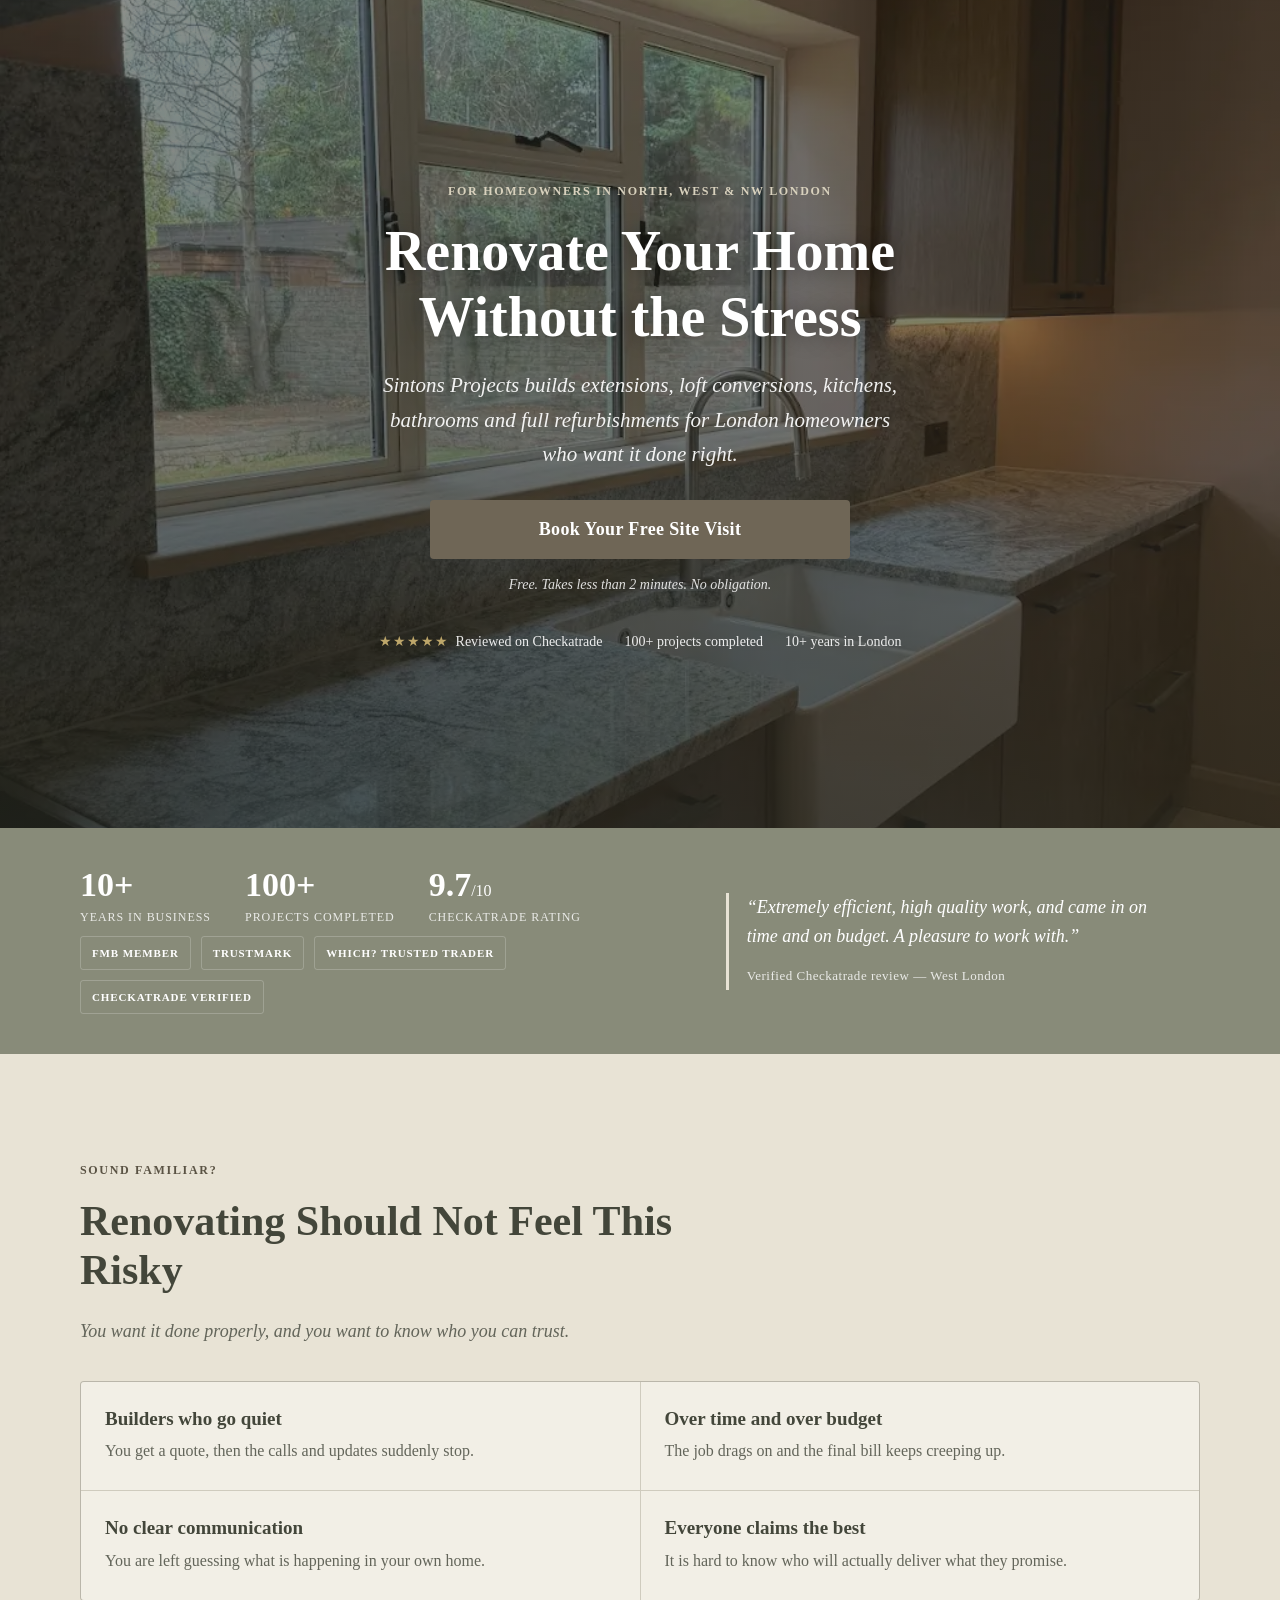
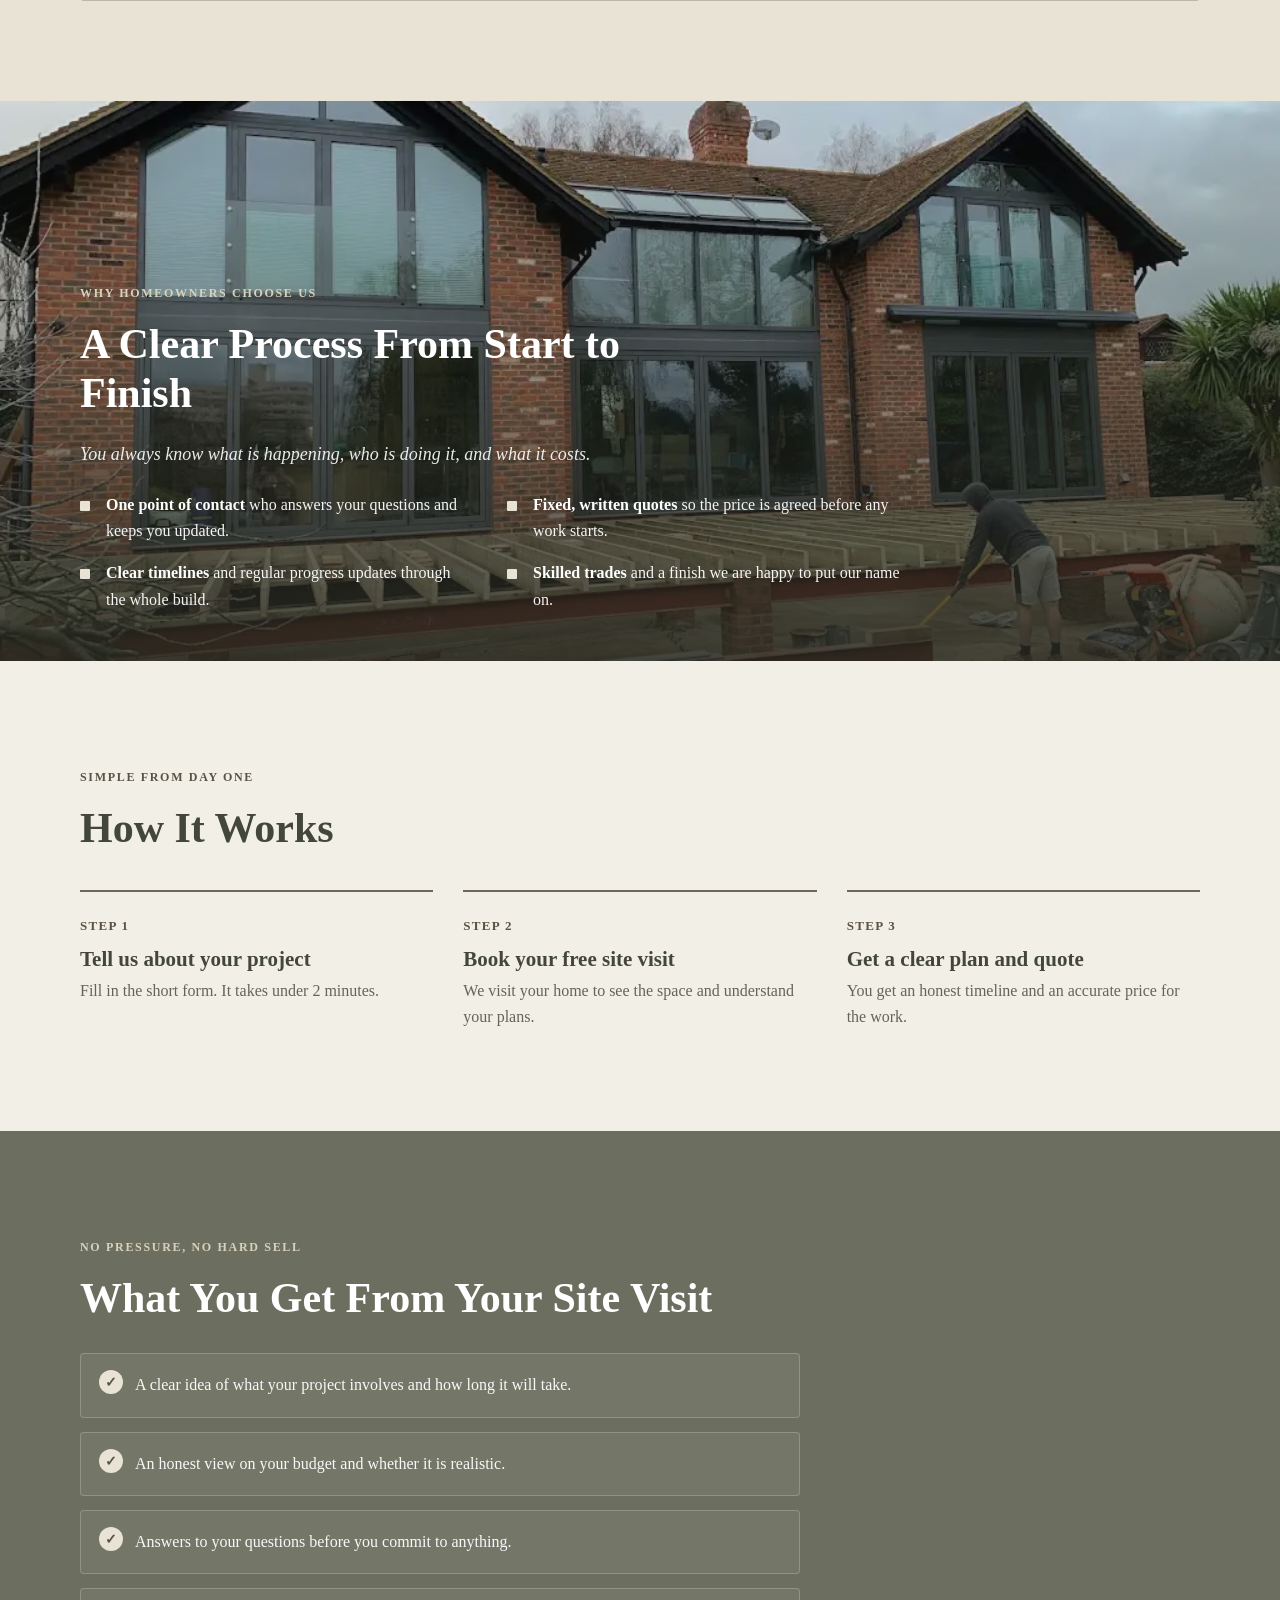
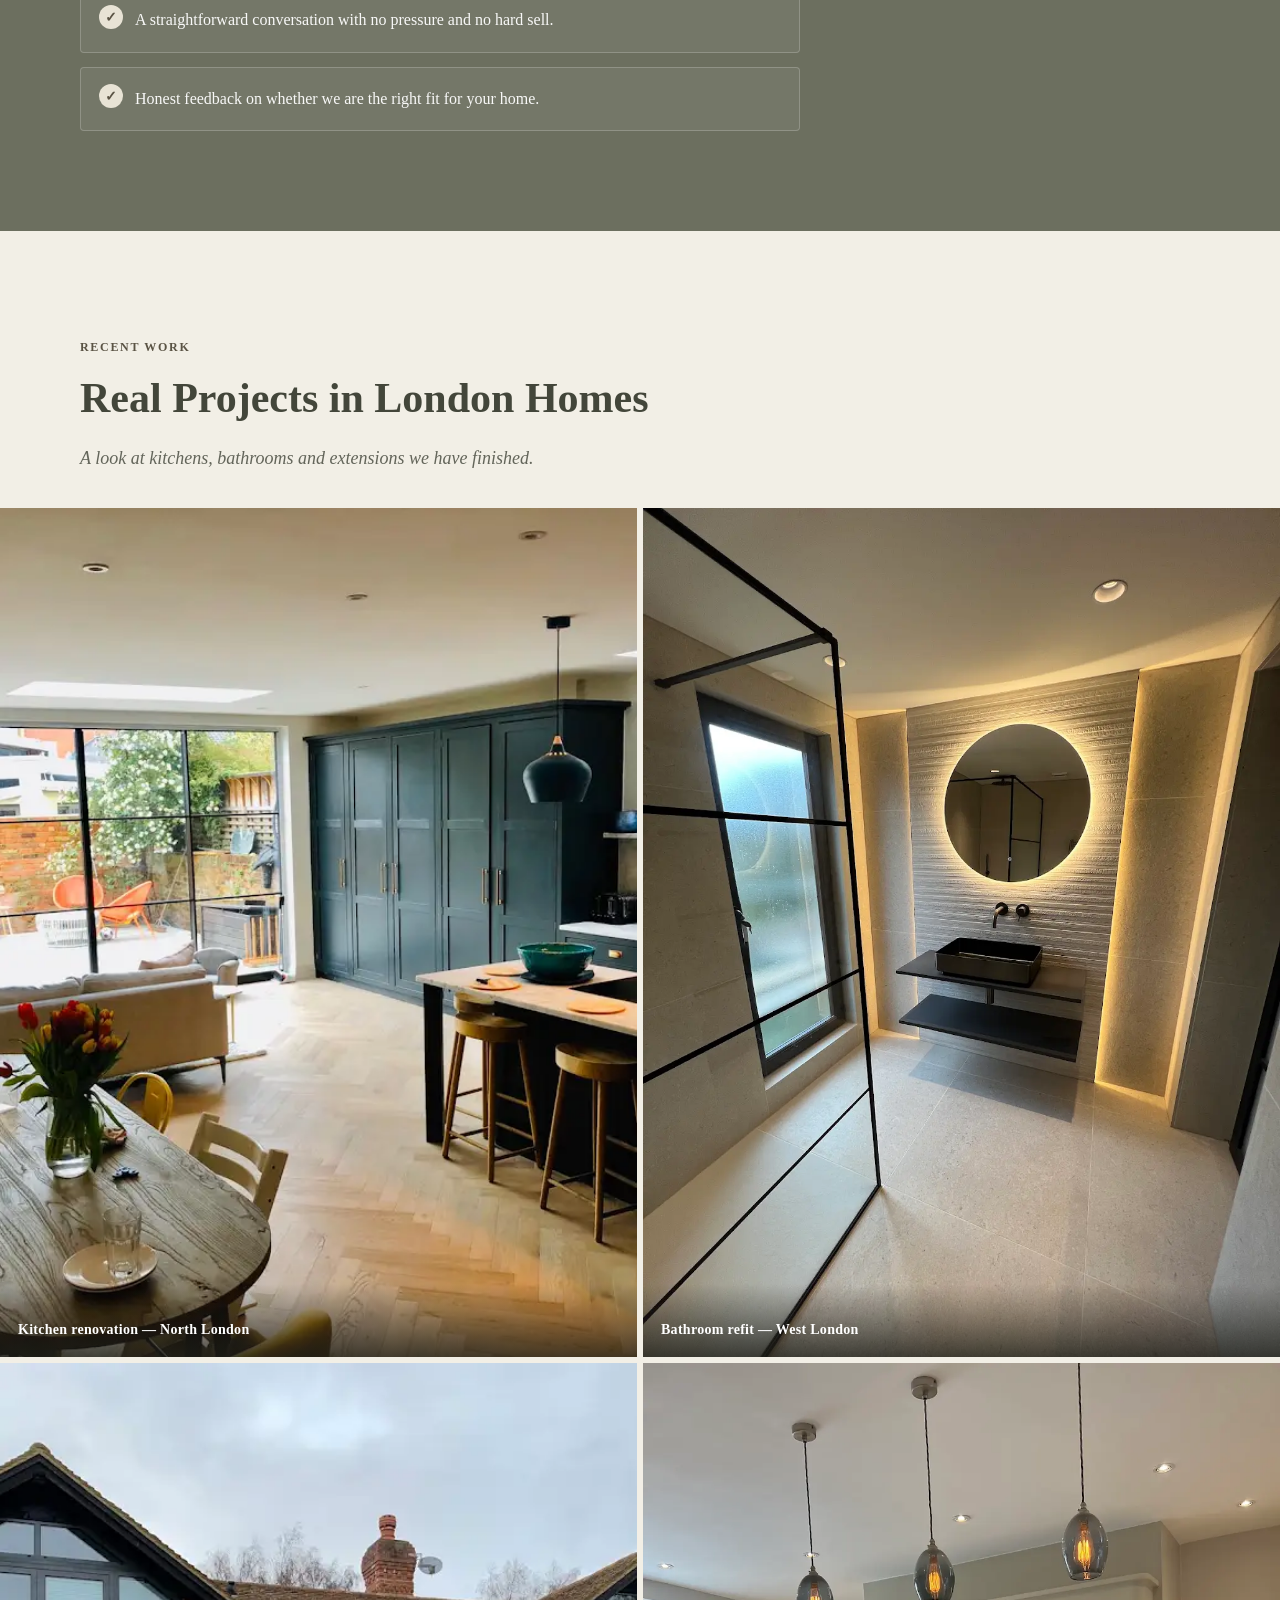
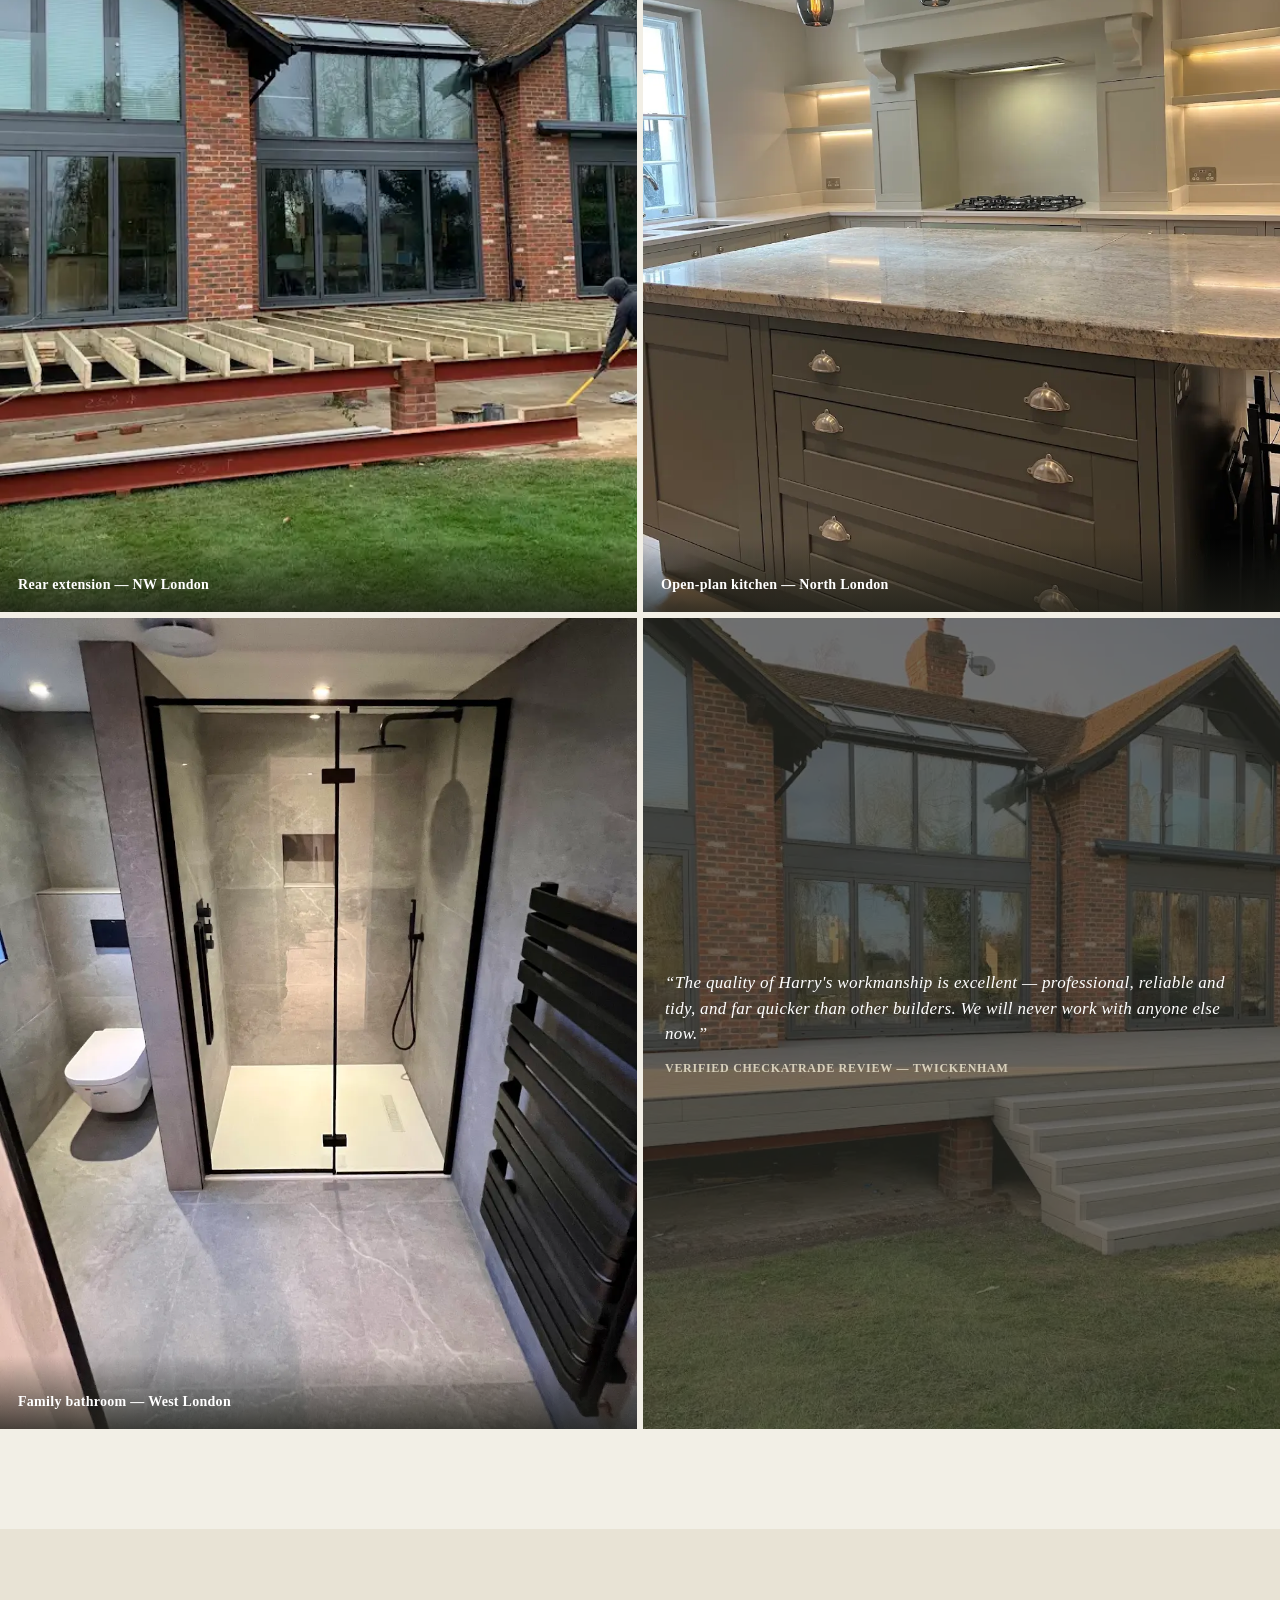
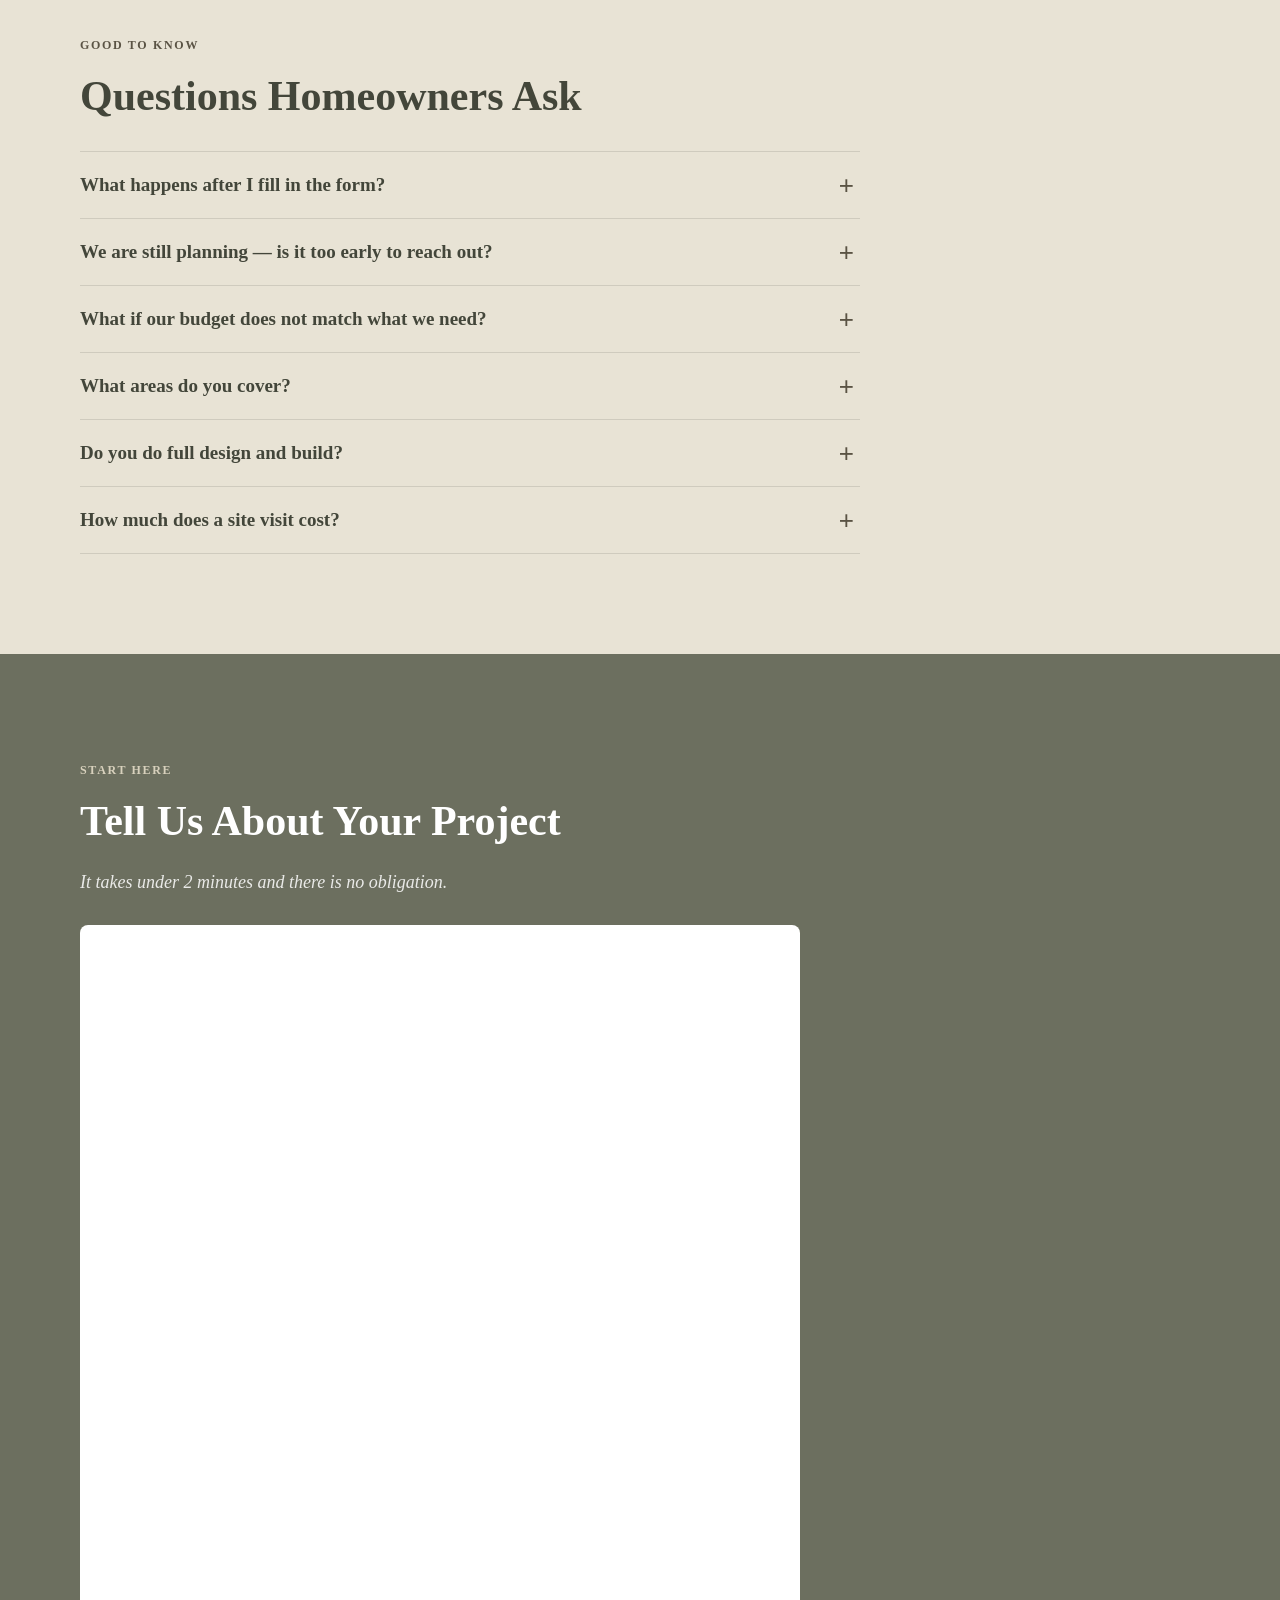
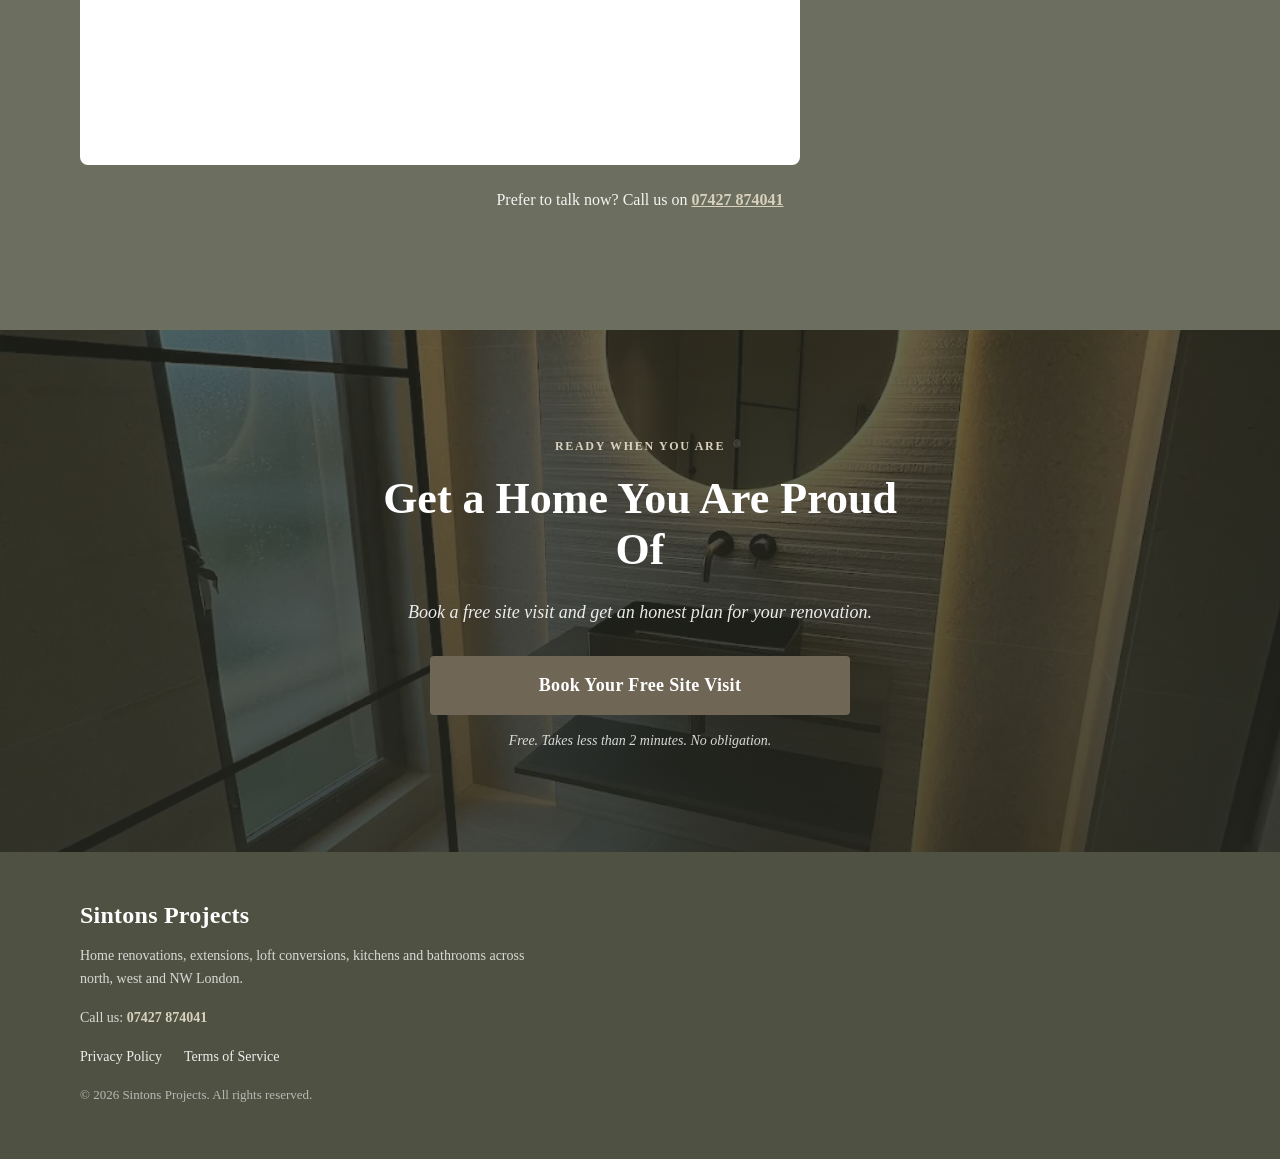
==== commit 6a68e5a7: "Match brand palette + add real Checkatrade reviews - Retune design system to the real sintonsproject" ====
--- a/funnel/landing.html
+++ b/funnel/landing.html
@@ -45,7 +45,9 @@
           <div class="proofstrip__stats">
             <div class="stat"><div class="num">10+</div><div class="lbl">Years in business</div></div>
             <div class="stat"><div class="num">100+</div><div class="lbl">Projects completed</div></div>
-            <div class="stat"><div class="num">★★★★★</div><div class="lbl">On Checkatrade</div></div>
+<!-- Verify the exact live aggregate at checkatrade.com/trades/sintonsprojects;
+                 recent verified reviews are consistently 9–10/10. -->
+            <div class="stat"><div class="num">9.7<span style="font-size:16px;font-weight:400">/10</span></div><div class="lbl">Checkatrade rating</div></div>
           </div>
           <!-- Accreditation logos: swap these text badges for the client's real
                logo images (FMB / TrustMark / Which? Trusted Trader) once confirmed. -->
@@ -57,10 +59,9 @@
           </div>
         </div>
         <blockquote class="proofstrip__quote">
-          <!-- Placeholder testimonial — replace with a real verified quote from
-               https://www.checkatrade.com/trades/sintonsprojects/reviews -->
-          <p>“They turned up when they said they would, kept us updated the whole way through, and the finish is excellent.”</p>
-          <cite>Verified homeowner review — North London</cite>
+          <!-- Real verified Checkatrade review (W6, condensed) -->
+          <p>“Extremely efficient, high quality work, and came in on time and on budget. A pleasure to work with.”</p>
+          <cite>Verified Checkatrade review — West London</cite>
         </blockquote>
       </div>
     </div>
@@ -190,9 +191,9 @@
       <figure class="quote">
         <img src="assets/sintons-outdoor-2.webp" alt="Completed home renovation and outdoor space" loading="lazy" width="1024" height="768" />
         <figcaption>
-          <!-- Placeholder testimonial — replace with a real Checkatrade quote -->
-          “Tidy, reliable and easy to deal with. The whole job ran on time and we love the result.”
-          <cite>Verified homeowner — NW London</cite>
+          <!-- Real verified Checkatrade review (TW12, condensed) -->
+          “The quality of Harry's workmanship is excellent — professional, reliable and tidy, and far quicker than other builders. We will never work with anyone else now.”
+          <cite>Verified Checkatrade review — Twickenham</cite>
         </figcaption>
       </figure>
     </div>
@@ -280,11 +281,11 @@
   <!-- ==================== 11. FINAL CTA ==================== -->
   <section class="section finalcta" aria-labelledby="final-h">
     <div class="container">
-      <span class="eyebrow" style="color:#e8c48a">Ready when you are</span>
+      <span class="eyebrow">Ready when you are</span>
       <h2 id="final-h">Get a Home You Are Proud Of</h2>
       <p>Book a free site visit and get an honest plan for your renovation.</p>
       <button class="btn btn-lg" data-scroll-to-form>Book Your Free Site Visit</button>
-      <p class="friction" style="color:rgba(255,255,255,0.8)">Free. Takes less than 2 minutes. No obligation.</p>
+      <p class="friction">Free. Takes less than 2 minutes. No obligation.</p>
     </div>
   </section>
 
--- a/funnel/styles.css
+++ b/funnel/styles.css
@@ -1,30 +1,38 @@
 /* ==========================================================================
    Sintons Projects — Renovation Funnel
    styles.css  |  Mobile-first (base = 390px), scaled up with min-width queries
-   Colour scheme references sintonsprojects.co.uk: warm charcoal, cream, brass.
+   Palette + tone match sintonsprojects.co.uk: muted sage green, cream,
+   taupe buttons, elegant serif type.
    ========================================================================== */
 
 /* ---------- Design tokens ---------- */
 :root {
-  --charcoal:   #1b1a17;
-  --charcoal-2: #26241f;
-  --charcoal-3: #322f28;
-  --cream:      #f6f3ec;
-  --cream-2:    #ebe5d9;
-  --text:       #201e1a;
-  --muted:      #6d685e;
-  --accent:     #c1873f;   /* brass CTA */
-  --accent-dark:#a06f2d;   /* hover: ~10% darker */
+  /* Brand palette (sampled from sintonsprojects.co.uk) */
+  --cream:      #f2efe6;   /* page background, light */
+  --cream-2:    #e8e3d5;   /* alt light / cards */
+  --sage:       #888b79;   /* signature mid sage */
+  --sage-dark:  #6c6f5f;   /* dark sections / hero overlay base */
+  --sage-darker:#4f5243;   /* footer */
+  --taupe:      #6f6656;   /* CTA buttons */
+  --taupe-dark: #5a5344;   /* CTA hover / links / labels */
+
+  --text:       #3a3c31;   /* body text on cream */
+  --heading:    #43463a;   /* headings on cream */
+  --muted:      #63655a;   /* secondary text on cream */
+
+  --stone:      #d8d1bd;   /* pale labels on dark */
+  --gold:       #bda66a;   /* review stars only */
   --white:      #ffffff;
-  --line:       rgba(0, 0, 0, 0.10);
-  --line-light: rgba(255, 255, 255, 0.16);
-
-  --font-body: "Helvetica Neue", Arial, "Segoe UI", Roboto, system-ui, sans-serif;
-  --font-head: "Helvetica Neue", Arial, "Segoe UI", Roboto, system-ui, sans-serif;
+
+  --line:       rgba(58, 60, 49, 0.14);
+  --line-light: rgba(255, 255, 255, 0.20);
+
+  --font-head: Georgia, "Times New Roman", "Playfair Display", serif;
+  --font-body: Georgia, "Times New Roman", serif;
 
   --maxw: 1200px;
   --readw: 640px;
-  --radius: 6px;
+  --radius: 4px;
 
   --pad-x: 24px;          /* min horizontal padding on mobile */
   --sec-y: 60px;          /* section padding, mobile */
@@ -47,10 +55,11 @@
 
 h1, h2, h3, h4 {
   font-family: var(--font-head);
-  line-height: 1.15;
+  line-height: 1.18;
   margin: 0 0 0.5em;
-  font-weight: 800;
-  letter-spacing: -0.01em;
+  font-weight: 700;
+  letter-spacing: 0;
+  color: var(--heading);
 }
 
 p { margin: 0 0 1em; }
@@ -64,25 +73,25 @@
   padding: 0 var(--pad-x);
 }
 
-.section {
-  padding: var(--sec-y) 0;
-}
+.section { padding: var(--sec-y) 0; }
 
 .eyebrow {
   display: inline-block;
-  font-size: 13px;
-  font-weight: 700;
-  letter-spacing: 0.08em;
+  font-family: var(--font-body);
+  font-size: 12px;
+  font-weight: 700;
+  letter-spacing: 0.14em;
   text-transform: uppercase;
-  color: var(--accent-dark);
+  color: var(--taupe-dark);
   margin-bottom: 16px;
 }
 
 .section-head { max-width: var(--readw); }
-.section-head h2 { font-size: 28px; }
+.section-head h2 { font-size: 30px; }
 .section-head .subline {
   color: var(--muted);
   font-size: 18px;
+  font-style: italic;
   margin-bottom: 0;
 }
 
@@ -93,11 +102,12 @@
   display: inline-block;
   width: 100%;
   text-align: center;
-  background: var(--accent);
-  color: #fff;
-  font-weight: 800;
+  font-family: var(--font-body);
+  background: var(--taupe);
+  color: #fff;
+  font-weight: 700;
   font-size: 17px;
-  letter-spacing: 0.01em;
+  letter-spacing: 0.02em;
   padding: 17px 28px;
   border: none;
   border-radius: var(--radius);
@@ -106,20 +116,14 @@
   transition: background-color 0.15s ease;
   -webkit-appearance: none;
 }
-.btn:hover { background: var(--accent-dark); }
+.btn:hover { background: var(--taupe-dark); }
 .btn:focus-visible { outline: 3px solid #fff; outline-offset: 2px; }
 
 .btn-lg { padding: 19px 32px; font-size: 18px; }
-
-.btn-ghost {
-  background: transparent;
-  border: 2px solid rgba(255, 255, 255, 0.6);
-  color: #fff;
-}
-.btn-ghost:hover { background: rgba(255, 255, 255, 0.12); }
 
 .friction {
   font-size: 14px;
+  font-style: italic;
   color: var(--muted);
   margin: 14px 0 0;
 }
@@ -132,9 +136,9 @@
   display: flex;
   align-items: center;
   color: #fff;
-  background: #1b1a17 center / cover no-repeat;
+  background: var(--sage-dark) center / cover no-repeat;
   background-image:
-    linear-gradient(180deg, rgba(20,19,16,0.55) 0%, rgba(20,19,16,0.68) 55%, rgba(20,19,16,0.80) 100%),
+    linear-gradient(180deg, rgba(38,40,32,0.52) 0%, rgba(38,40,32,0.62) 55%, rgba(38,40,32,0.78) 100%),
     url("assets/sintons-kitchen-2.webp");
 }
 .hero__inner {
@@ -144,22 +148,23 @@
   padding: 96px var(--pad-x);
   text-align: center;
 }
-.hero .eyebrow { color: #e8c48a; }
+.hero .eyebrow { color: var(--stone); }
 .hero h1 {
-  font-size: 36px;
+  font-size: 38px;
   color: #fff;
   margin-bottom: 18px;
-  text-shadow: 0 2px 18px rgba(0, 0, 0, 0.35);
+  font-weight: 700;
+  text-shadow: 0 2px 20px rgba(0, 0, 0, 0.35);
 }
 .hero__sub {
-  font-size: 18px;
+  font-size: 19px;
+  font-style: italic;
   color: rgba(255, 255, 255, 0.92);
-  max-width: 520px;
+  max-width: 540px;
   margin: 0 auto 28px;
 }
 .hero__cta { max-width: 420px; margin: 0 auto; }
 
-/* Trust strip inside hero */
 .hero__trust {
   margin-top: 34px;
   display: flex;
@@ -170,13 +175,13 @@
   color: rgba(255, 255, 255, 0.9);
 }
 .hero__trust span { display: inline-flex; align-items: center; gap: 7px; }
-.stars { color: #e8b04b; letter-spacing: 1px; }
+.stars { color: var(--gold); letter-spacing: 1px; font-family: Arial, sans-serif; }
 
 /* ---------- Social proof strip ---------- */
 .proofstrip {
-  background: var(--charcoal);
-  color: #fff;
-  padding: 34px 0;
+  background: var(--sage);
+  color: #fff;
+  padding: 40px 0;
 }
 .proofstrip__grid {
   display: grid;
@@ -187,81 +192,74 @@
 .proofstrip__stats {
   display: flex;
   flex-wrap: wrap;
-  gap: 22px 30px;
+  gap: 22px 34px;
 }
 .stat .num {
-  font-size: 30px;
-  font-weight: 800;
+  font-family: var(--font-head);
+  font-size: 34px;
+  font-weight: 700;
   color: #fff;
   line-height: 1;
 }
 .stat .lbl {
-  font-size: 13px;
-  color: rgba(255, 255, 255, 0.7);
+  font-size: 12px;
+  color: rgba(255, 255, 255, 0.82);
   text-transform: uppercase;
-  letter-spacing: 0.05em;
-  margin-top: 4px;
+  letter-spacing: 0.08em;
+  margin-top: 6px;
 }
 .proofstrip__quote {
-  border-left: 3px solid var(--accent);
+  border-left: 3px solid var(--cream-2);
   padding-left: 18px;
 }
 .proofstrip__quote p {
-  font-size: 17px;
-  margin: 0 0 6px;
-  color: rgba(255, 255, 255, 0.95);
+  font-size: 18px;
+  font-style: italic;
+  margin: 0 0 8px;
+  color: #fff;
 }
 .proofstrip__quote cite {
   font-style: normal;
-  font-size: 14px;
-  color: rgba(255, 255, 255, 0.65);
+  font-size: 13px;
+  letter-spacing: 0.04em;
+  color: rgba(255, 255, 255, 0.82);
 }
 .badges {
   display: flex;
   flex-wrap: wrap;
   gap: 10px;
-  margin-top: 6px;
+  margin-top: 8px;
 }
 .badge {
-  font-size: 12px;
-  font-weight: 700;
-  letter-spacing: 0.04em;
+  font-family: var(--font-body);
+  font-size: 11px;
+  font-weight: 700;
+  letter-spacing: 0.08em;
   text-transform: uppercase;
-  color: rgba(255, 255, 255, 0.85);
+  color: #fff;
   border: 1px solid var(--line-light);
-  border-radius: 4px;
+  border-radius: 3px;
   padding: 7px 11px;
 }
 
-/* ---------- Problem section (dark) ---------- */
-.problem { background: var(--charcoal-2); color: #fff; }
-.problem .eyebrow { color: #e8c48a; }
-.problem h2 { color: #fff; font-size: 28px; }
-.problem .section-head .subline { color: rgba(255, 255, 255, 0.75); }
+/* ---------- Problem section (light) ---------- */
+.problem { background: var(--cream-2); }
 .pain-grid {
   display: grid;
   grid-template-columns: 1fr;
-  gap: 2px;
+  gap: 1px;
   margin-top: 34px;
-  background: var(--line-light);
-  border: 1px solid var(--line-light);
+  background: var(--line);
+  border: 1px solid var(--line);
   border-radius: var(--radius);
   overflow: hidden;
 }
 .pain {
-  background: var(--charcoal-2);
+  background: var(--cream);
   padding: 26px 24px;
 }
-.pain h3 {
-  font-size: 18px;
-  color: #fff;
-  margin-bottom: 8px;
-}
-.pain p {
-  margin: 0;
-  color: rgba(255, 255, 255, 0.78);
-  font-size: 16px;
-}
+.pain h3 { font-size: 19px; color: var(--heading); margin-bottom: 8px; }
+.pain p { margin: 0; color: var(--muted); font-size: 16px; }
 
 /* ---------- Mechanism (image-led) ---------- */
 .mechanism { padding: 0; background: var(--cream); }
@@ -271,9 +269,9 @@
   display: flex;
   align-items: flex-end;
   color: #fff;
-  background: #1b1a17 center / cover no-repeat;
+  background: var(--sage-dark) center / cover no-repeat;
   background-image:
-    linear-gradient(180deg, rgba(20,19,16,0.15) 0%, rgba(20,19,16,0.55) 60%, rgba(20,19,16,0.88) 100%),
+    linear-gradient(180deg, rgba(38,40,32,0.12) 0%, rgba(38,40,32,0.52) 58%, rgba(38,40,32,0.86) 100%),
     url("assets/sintons-extensions-1.webp");
 }
 .mech-hero__inner {
@@ -282,10 +280,11 @@
   margin: 0 auto;
   padding: 48px var(--pad-x);
 }
-.mech-hero .eyebrow { color: #e8c48a; }
-.mech-hero h2 { color: #fff; font-size: 28px; max-width: 620px; }
+.mech-hero .eyebrow { color: var(--stone); }
+.mech-hero h2 { color: #fff; font-size: 30px; max-width: 620px; }
 .mech-hero__sub {
-  color: rgba(255, 255, 255, 0.88);
+  color: rgba(255, 255, 255, 0.9);
+  font-style: italic;
   max-width: 560px;
   margin-bottom: 22px;
 }
@@ -310,13 +309,13 @@
   position: absolute;
   left: 0;
   top: 9px;
-  width: 11px;
-  height: 11px;
-  background: var(--accent);
-  border-radius: 2px;
-}
-
-/* ---------- How it works ---------- */
+  width: 10px;
+  height: 10px;
+  background: var(--cream-2);
+  border-radius: 1px;
+}
+
+/* ---------- How it works (light) ---------- */
 .steps {
   display: grid;
   grid-template-columns: 1fr;
@@ -325,40 +324,41 @@
   counter-reset: step;
 }
 .step {
-  border-top: 3px solid var(--accent);
+  border-top: 2px solid var(--taupe);
   padding-top: 18px;
 }
 .step .n {
   counter-increment: step;
-  font-size: 14px;
-  font-weight: 800;
-  color: var(--accent-dark);
-  letter-spacing: 0.06em;
+  font-family: var(--font-body);
+  font-size: 13px;
+  font-weight: 700;
+  color: var(--taupe-dark);
+  letter-spacing: 0.1em;
 }
 .step .n::before { content: "STEP " counter(step); }
-.step h3 { font-size: 20px; margin: 8px 0 6px; }
+.step h3 { font-size: 21px; margin: 8px 0 6px; }
 .step p { margin: 0; color: var(--muted); font-size: 16px; }
 
-/* ---------- What you get (dark) ---------- */
-.get { background: var(--charcoal); color: #fff; }
-.get .eyebrow { color: #e8c48a; }
-.get h2 { color: #fff; font-size: 28px; }
+/* ---------- What you get (dark sage) ---------- */
+.get { background: var(--sage-dark); color: #fff; }
+.get .eyebrow { color: var(--stone); }
+.get h2 { color: #fff; font-size: 30px; }
 .get-list {
   list-style: none;
   padding: 0;
   margin: 30px 0 0;
   display: grid;
-  gap: 16px;
+  gap: 14px;
   max-width: 720px;
 }
 .get-list li {
   position: relative;
-  padding: 18px 20px 18px 52px;
-  background: var(--charcoal-2);
+  padding: 18px 20px 18px 54px;
+  background: rgba(255, 255, 255, 0.06);
   border-radius: var(--radius);
   border: 1px solid var(--line-light);
   font-size: 16px;
-  color: rgba(255, 255, 255, 0.92);
+  color: rgba(255, 255, 255, 0.95);
 }
 .get-list li::before {
   content: "✓";
@@ -369,11 +369,12 @@
   height: 24px;
   line-height: 24px;
   text-align: center;
-  background: var(--accent);
-  color: #fff;
-  font-weight: 800;
+  background: var(--cream-2);
+  color: var(--taupe-dark);
+  font-weight: 700;
   border-radius: 50%;
   font-size: 14px;
+  font-family: Arial, sans-serif;
 }
 
 /* ---------- Proof gallery ---------- */
@@ -402,31 +403,35 @@
   left: 0;
   right: 0;
   bottom: 0;
-  padding: 30px 18px 16px;
+  padding: 34px 18px 16px;
   color: #fff;
   font-size: 14px;
   font-weight: 600;
-  background: linear-gradient(180deg, rgba(0,0,0,0) 0%, rgba(0,0,0,0.72) 100%);
+  letter-spacing: 0.02em;
+  background: linear-gradient(180deg, rgba(30,31,25,0) 0%, rgba(30,31,25,0.78) 100%);
 }
 /* Testimonial overlaid on a project image (no grey card) */
 .gallery figure.quote figcaption {
-  padding: 28px 20px;
-  background: rgba(20, 19, 16, 0.62);
+  padding: 28px 22px;
+  background: rgba(44, 46, 38, 0.66);
   position: absolute;
   inset: 0;
   display: flex;
   flex-direction: column;
   justify-content: center;
-  font-size: 16px;
-  font-weight: 500;
+  font-size: 17px;
+  font-style: italic;
+  font-weight: 400;
   line-height: 1.5;
 }
 .gallery figure.quote cite {
   display: block;
   margin-top: 12px;
   font-style: normal;
-  font-size: 13px;
-  color: #e8c48a;
+  font-size: 12px;
+  letter-spacing: 0.06em;
+  text-transform: uppercase;
+  color: var(--stone);
   font-weight: 700;
 }
 
@@ -444,12 +449,12 @@
   background: none;
   border: none;
   padding: 22px 44px 22px 0;
-  font-size: 18px;
-  font-weight: 700;
-  color: var(--text);
+  font-size: 19px;
+  font-weight: 700;
+  color: var(--heading);
   cursor: pointer;
   position: relative;
-  font-family: inherit;
+  font-family: var(--font-head);
 }
 .faq-q::after {
   content: "+";
@@ -459,15 +464,11 @@
   transform: translateY(-50%);
   font-size: 26px;
   font-weight: 400;
-  color: var(--accent-dark);
-  transition: transform 0.2s ease;
+  font-family: Arial, sans-serif;
+  color: var(--taupe-dark);
 }
 .faq-item.open .faq-q::after { content: "–"; }
-.faq-a {
-  max-height: 0;
-  overflow: hidden;
-  transition: max-height 0.25s ease;
-}
+.faq-a { max-height: 0; overflow: hidden; transition: max-height 0.25s ease; }
 .faq-a-inner {
   padding: 0 0 22px;
   color: var(--muted);
@@ -476,15 +477,15 @@
 }
 .faq-item.open .faq-a { max-height: 400px; }
 
-/* ---------- Form section ---------- */
-.formsec { background: var(--charcoal); color: #fff; }
-.formsec .eyebrow { color: #e8c48a; }
-.formsec h2 { color: #fff; font-size: 28px; }
-.formsec .subline { color: rgba(255, 255, 255, 0.8); }
+/* ---------- Form section (dark sage) ---------- */
+.formsec { background: var(--sage-dark); color: #fff; }
+.formsec .eyebrow { color: var(--stone); }
+.formsec h2 { color: #fff; font-size: 30px; }
+.formsec .subline { color: rgba(255, 255, 255, 0.85); }
 .form-wrap {
   margin-top: 28px;
   background: #fff;
-  border-radius: 10px;
+  border-radius: 8px;
   padding: 10px;
   max-width: 720px;
 }
@@ -492,7 +493,7 @@
   width: 100%;
   min-height: 820px;
   border: none;
-  border-radius: 8px;
+  border-radius: 6px;
   display: block;
 }
 .form-embed-placeholder {
@@ -503,67 +504,64 @@
   text-align: center;
   color: var(--muted);
   border: 2px dashed var(--line);
-  border-radius: 8px;
+  border-radius: 6px;
   padding: 40px;
 }
 .form-call {
   margin-top: 22px;
   text-align: center;
-  color: rgba(255, 255, 255, 0.9);
+  color: rgba(255, 255, 255, 0.92);
   font-size: 16px;
 }
-.form-call a { color: #e8c48a; font-weight: 800; text-decoration: none; white-space: nowrap; }
+.form-call a { color: var(--stone); font-weight: 700; text-decoration: underline; white-space: nowrap; }
 
 /* ---------- Final CTA ---------- */
 .finalcta {
   position: relative;
   color: #fff;
   text-align: center;
-  background: #1b1a17 center / cover no-repeat;
+  background: var(--sage-dark) center / cover no-repeat;
   background-image:
-    linear-gradient(180deg, rgba(20,19,16,0.72) 0%, rgba(20,19,16,0.82) 100%),
+    linear-gradient(180deg, rgba(38,40,32,0.70) 0%, rgba(38,40,32,0.82) 100%),
     url("assets/sintons-bathroom-1.webp");
 }
 .finalcta .container { max-width: 640px; }
-.finalcta h2 { color: #fff; font-size: 30px; }
-.finalcta p { color: rgba(255, 255, 255, 0.9); }
+.finalcta .eyebrow { color: var(--stone); }
+.finalcta h2 { color: #fff; font-size: 32px; }
+.finalcta p { color: rgba(255, 255, 255, 0.9); font-style: italic; }
 .finalcta .btn { max-width: 420px; margin: 10px auto 0; }
+.finalcta .friction { color: rgba(255, 255, 255, 0.82); }
 
 /* ---------- Footer ---------- */
 .footer {
-  background: #131210;
-  color: rgba(255, 255, 255, 0.72);
+  background: var(--sage-darker);
+  color: rgba(255, 255, 255, 0.78);
   padding: 44px 0 40px;
   font-size: 14px;
 }
 .footer__brand {
-  font-size: 20px;
-  font-weight: 800;
-  color: #fff;
-  letter-spacing: 0.02em;
-}
-.footer__desc { margin: 8px 0 18px; max-width: 460px; }
-.footer__links {
-  display: flex;
-  gap: 22px;
-  margin-bottom: 16px;
-}
-.footer__links a { color: rgba(255, 255, 255, 0.85); text-decoration: none; }
+  font-family: var(--font-head);
+  font-size: 24px;
+  font-weight: 700;
+  color: #fff;
+  letter-spacing: 0.01em;
+}
+.footer__desc { margin: 8px 0 16px; max-width: 460px; }
+.footer__links { display: flex; gap: 22px; margin-bottom: 16px; }
+.footer__links a { color: rgba(255, 255, 255, 0.9); text-decoration: none; }
 .footer__links a:hover { color: #fff; text-decoration: underline; }
-.footer__legal { color: rgba(255, 255, 255, 0.5); font-size: 13px; }
-.footer__phone { color:#e8c48a; text-decoration:none; font-weight:700; }
+.footer__legal { color: rgba(255, 255, 255, 0.6); font-size: 13px; }
+.footer__phone { color: var(--stone); text-decoration: none; font-weight: 700; }
 
 /* ---------- Sticky mobile CTA ---------- */
 .sticky-cta {
   position: fixed;
-  left: 0;
-  right: 0;
-  bottom: 0;
+  left: 0; right: 0; bottom: 0;
   z-index: 40;
   display: flex;
   gap: 10px;
   padding: 10px 12px calc(10px + env(safe-area-inset-bottom));
-  background: rgba(19, 18, 16, 0.96);
+  background: rgba(44, 46, 38, 0.97);
   border-top: 1px solid var(--line-light);
   transform: translateY(120%);
   transition: transform 0.25s ease;
@@ -581,27 +579,27 @@
   justify-content: center;
   font-size: 20px;
 }
-.sticky-cta .btn-call:hover { background: rgba(255,255,255,0.1); }
+.sticky-cta .btn-call:hover { background: rgba(255, 255, 255, 0.1); }
 
 /* ---------- Thank-you page ---------- */
 .ty-hero {
-  background: var(--charcoal);
+  background: var(--sage-dark);
   color: #fff;
   text-align: center;
   padding: 80px 0 60px;
 }
 .ty-hero .check {
-  width: 68px;
-  height: 68px;
+  width: 68px; height: 68px;
   margin: 0 auto 22px;
   border-radius: 50%;
-  background: var(--accent);
-  color: #fff;
+  background: var(--cream-2);
+  color: var(--taupe-dark);
   font-size: 34px;
   line-height: 68px;
-}
-.ty-hero h1 { color: #fff; font-size: 30px; max-width: 720px; margin: 0 auto 14px; }
-.ty-hero .subline { color: rgba(255,255,255,0.82); font-size: 18px; max-width: 560px; margin: 0 auto; }
+  font-family: Arial, sans-serif;
+}
+.ty-hero h1 { color: #fff; font-size: 32px; max-width: 720px; margin: 0 auto 14px; }
+.ty-hero .subline { color: rgba(255,255,255,0.85); font-size: 18px; font-style: italic; max-width: 560px; margin: 0 auto; }
 
 .ty-steps { background: var(--cream); }
 .ty-step-list {
@@ -615,7 +613,7 @@
   position: relative;
   background: #fff;
   border: 1px solid var(--line);
-  border-left: 4px solid var(--accent);
+  border-left: 4px solid var(--taupe);
   border-radius: var(--radius);
   padding: 22px 22px 22px 66px;
 }
@@ -623,27 +621,27 @@
   counter-increment: tystep;
   content: counter(tystep);
   position: absolute;
-  left: 18px;
-  top: 20px;
-  width: 32px;
-  height: 32px;
+  left: 18px; top: 20px;
+  width: 32px; height: 32px;
   line-height: 32px;
   text-align: center;
-  background: var(--charcoal);
-  color: #fff;
-  font-weight: 800;
+  background: var(--sage-dark);
+  color: #fff;
+  font-weight: 700;
   border-radius: 50%;
-}
-.ty-step h3 { font-size: 18px; margin: 0 0 6px; }
+  font-family: Arial, sans-serif;
+}
+.ty-step h3 { font-size: 19px; margin: 0 0 6px; }
 .ty-step p { margin: 0; color: var(--muted); font-size: 16px; }
 
 .ty-reinforce {
   max-width: 720px;
   margin: 28px auto 0;
   text-align: center;
-  font-size: 18px;
-  font-weight: 700;
-  color: var(--text);
+  font-size: 19px;
+  font-weight: 700;
+  font-family: var(--font-head);
+  color: var(--heading);
 }
 .ty-help {
   max-width: 720px;
@@ -652,17 +650,17 @@
   color: var(--muted);
   font-size: 15px;
 }
-.ty-help a { color: var(--accent-dark); font-weight: 700; text-decoration: none; }
+.ty-help a { color: var(--taupe-dark); font-weight: 700; text-decoration: underline; }
 
 /* ---------- Simple legal pages ---------- */
 .legal { background: var(--cream); padding: 60px 0 80px; }
 .legal .container { max-width: 780px; }
-.legal h1 { font-size: 30px; margin-bottom: 6px; }
+.legal h1 { font-size: 32px; margin-bottom: 6px; }
 .legal .updated { color: var(--muted); font-size: 14px; margin-bottom: 30px; }
-.legal h2 { font-size: 20px; margin-top: 30px; }
-.legal p, .legal li { color: #333; font-size: 16px; }
-.legal a { color: var(--accent-dark); }
-.legal .back { display: inline-block; margin-top: 34px; font-weight: 700; color: var(--accent-dark); text-decoration: none; }
+.legal h2 { font-size: 21px; margin-top: 30px; }
+.legal p, .legal li { color: var(--text); font-size: 16px; }
+.legal a { color: var(--taupe-dark); }
+.legal .back { display: inline-block; margin-top: 34px; font-weight: 700; color: var(--taupe-dark); text-decoration: none; }
 
 /* ==========================================================================
    Tablet  ≥ 700px
@@ -673,7 +671,6 @@
   .steps { grid-template-columns: repeat(3, 1fr); gap: 30px; }
   .mech-points { grid-template-columns: 1fr 1fr; gap: 16px 34px; }
   .gallery { grid-template-columns: 1fr 1fr; gap: 6px; }
-  .ty-step-list { grid-template-columns: 1fr; }
 }
 
 /* ==========================================================================
@@ -686,23 +683,21 @@
 
   .hero { min-height: 92vh; }
   .hero h1 { font-size: 56px; }
-  .hero__sub { font-size: 20px; }
+  .hero__sub { font-size: 21px; }
 
   .section-head h2,
-  .problem h2, .get h2, .formsec h2,
-  .mech-hero h2, .proof .section-head h2, .faq .section-head h2 { font-size: 40px; }
-
-  .finalcta h2 { font-size: 42px; }
-  .ty-hero h1 { font-size: 40px; }
+  .get h2, .formsec h2,
+  .mech-hero h2, .proof .section-head h2, .faq .section-head h2 { font-size: 42px; }
+
+  .finalcta h2 { font-size: 44px; }
+  .ty-hero h1 { font-size: 42px; }
 
   .btn { width: auto; }
-  .btn.btn-block { width: 100%; }
   .hero__cta .btn, .finalcta .btn, .formsec .btn { width: 100%; }
 
   .mech-hero { min-height: 560px; }
   .gallery figure, .gallery img { min-height: 360px; }
 
-  /* Sticky CTA is mobile-only */
   .sticky-cta { display: none; }
 }
 
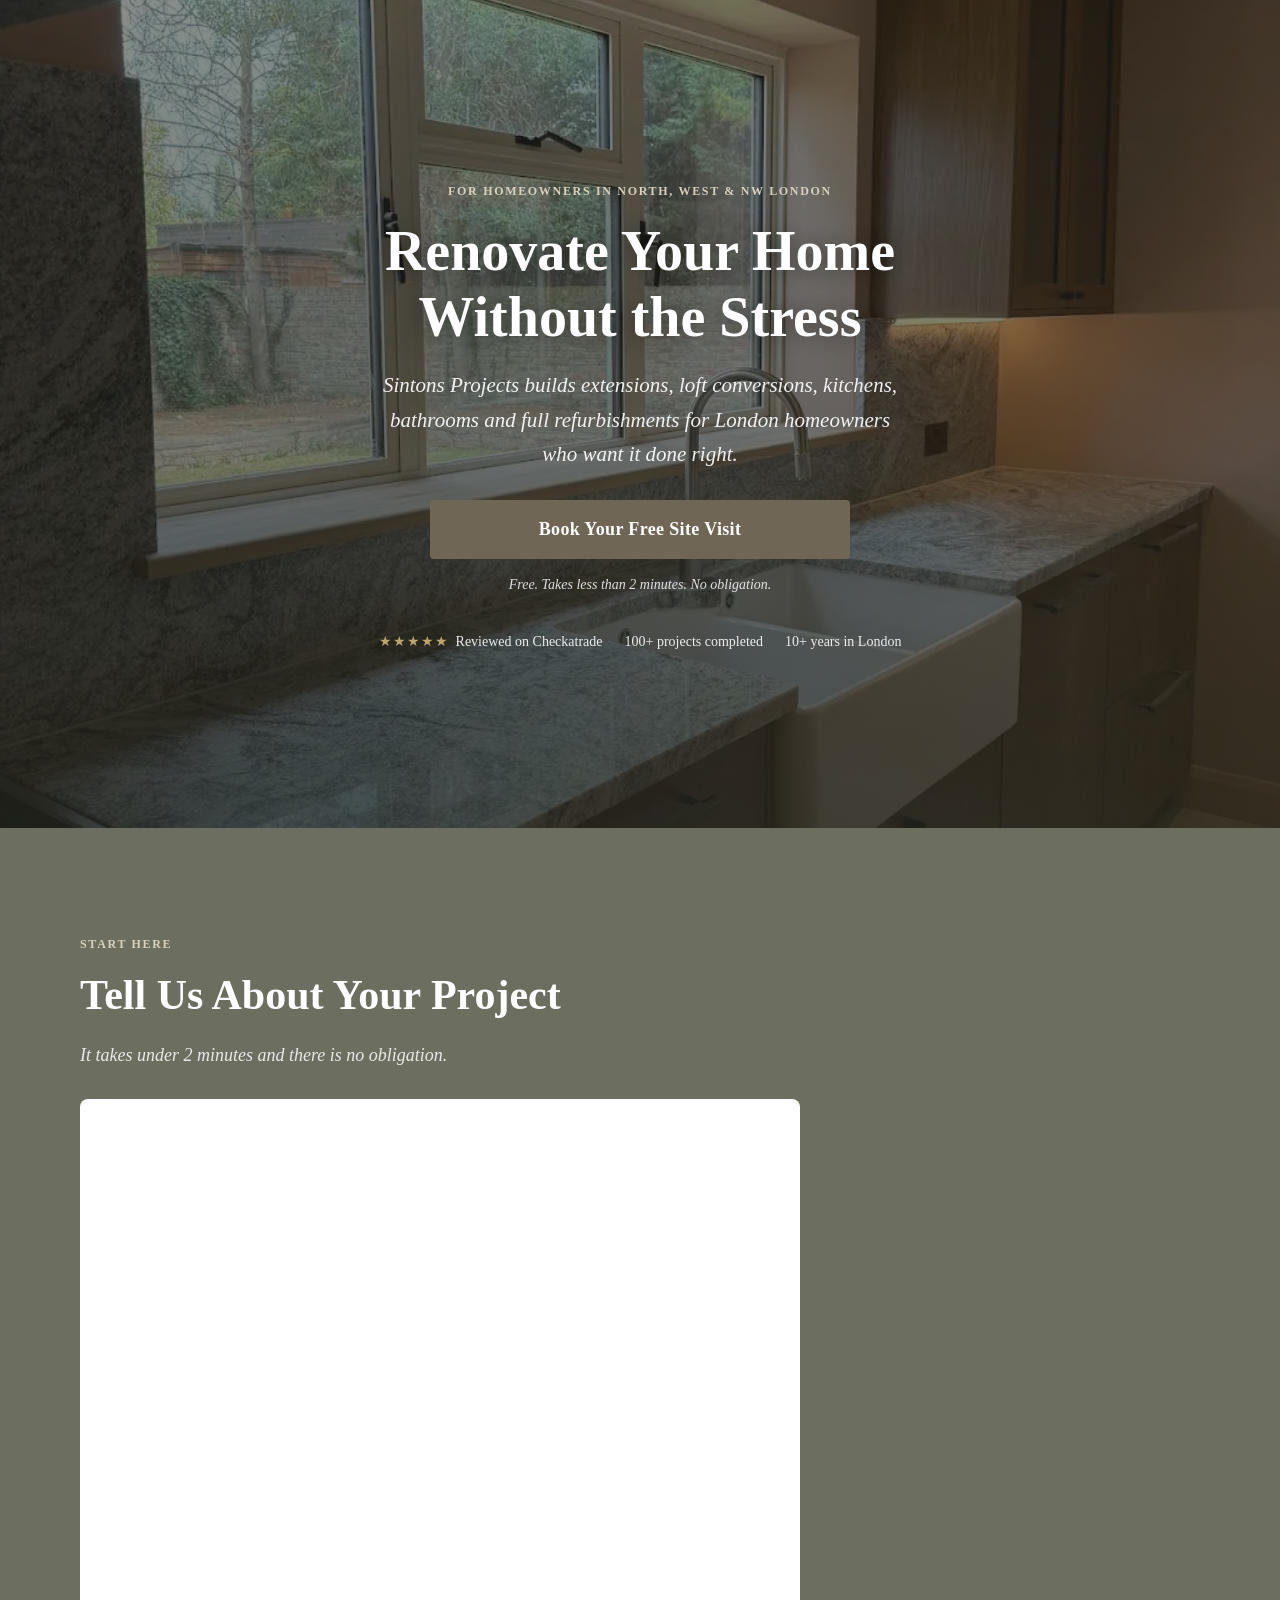
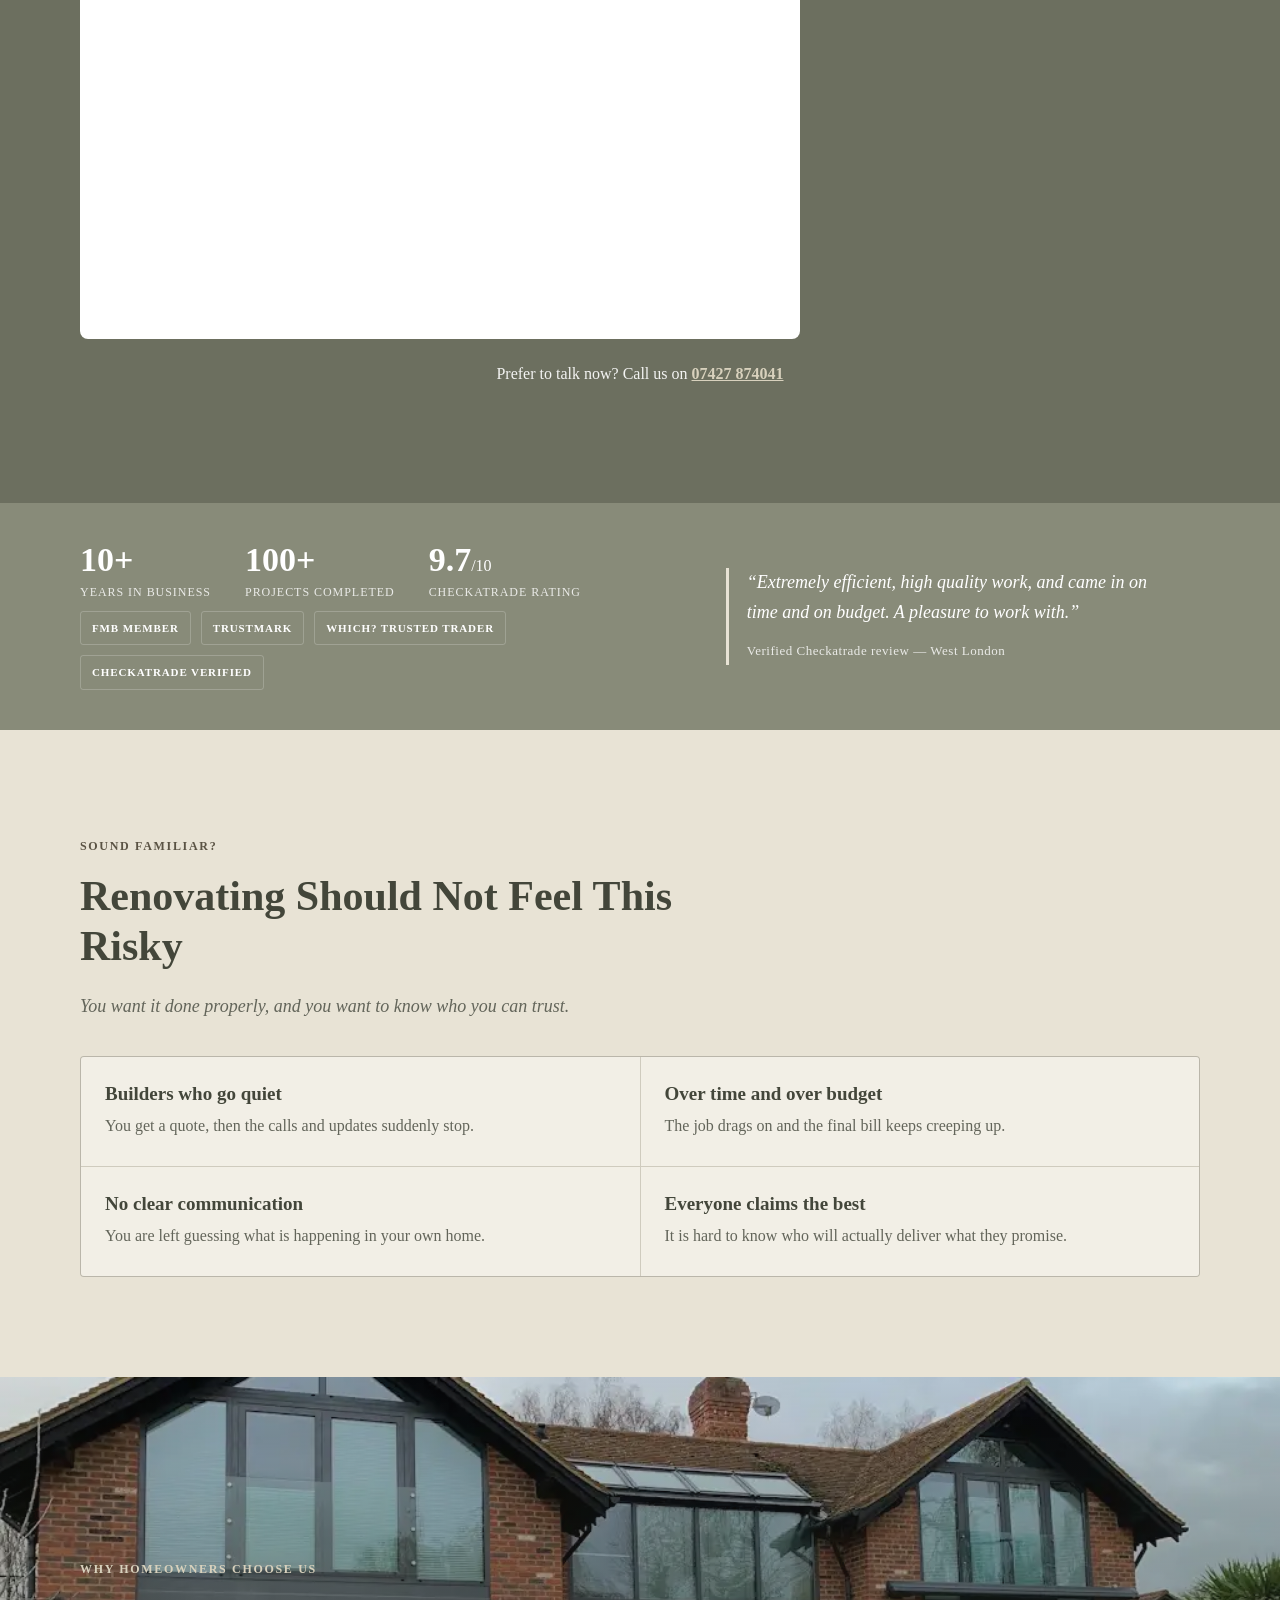
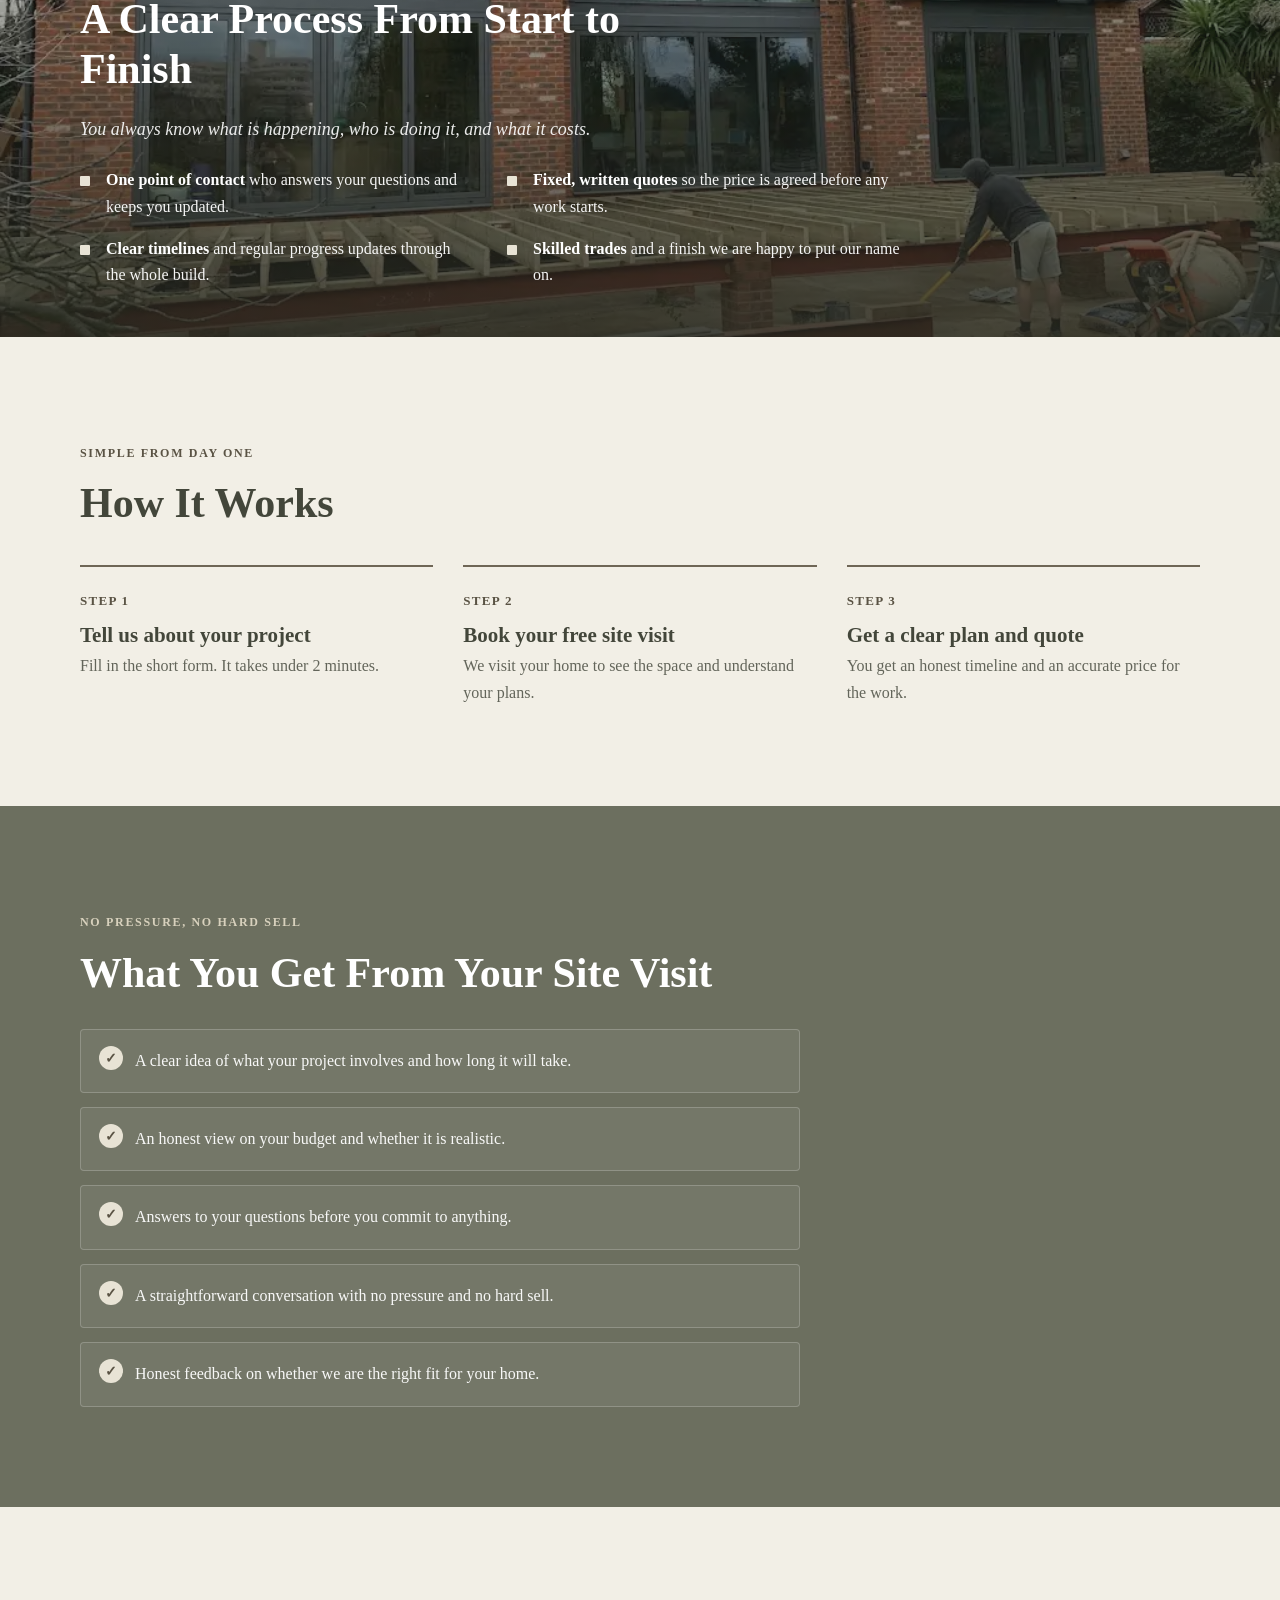
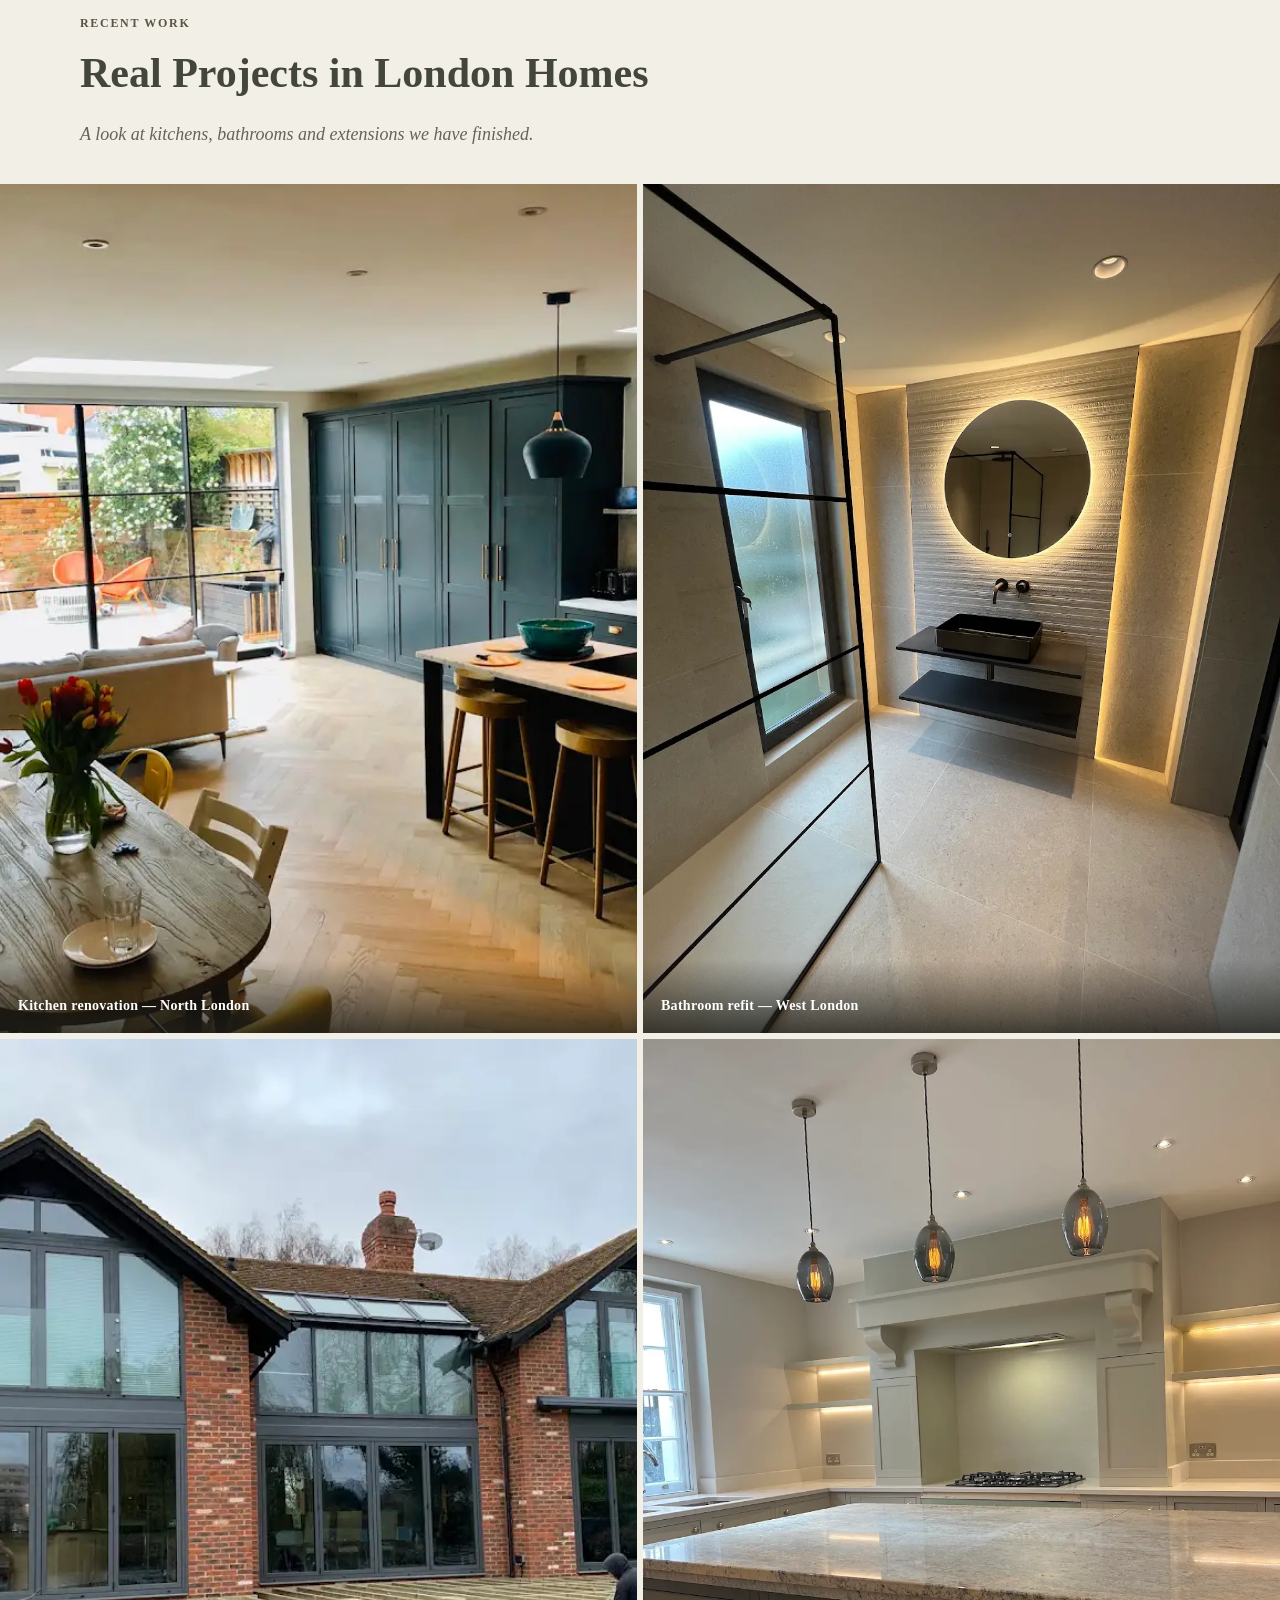
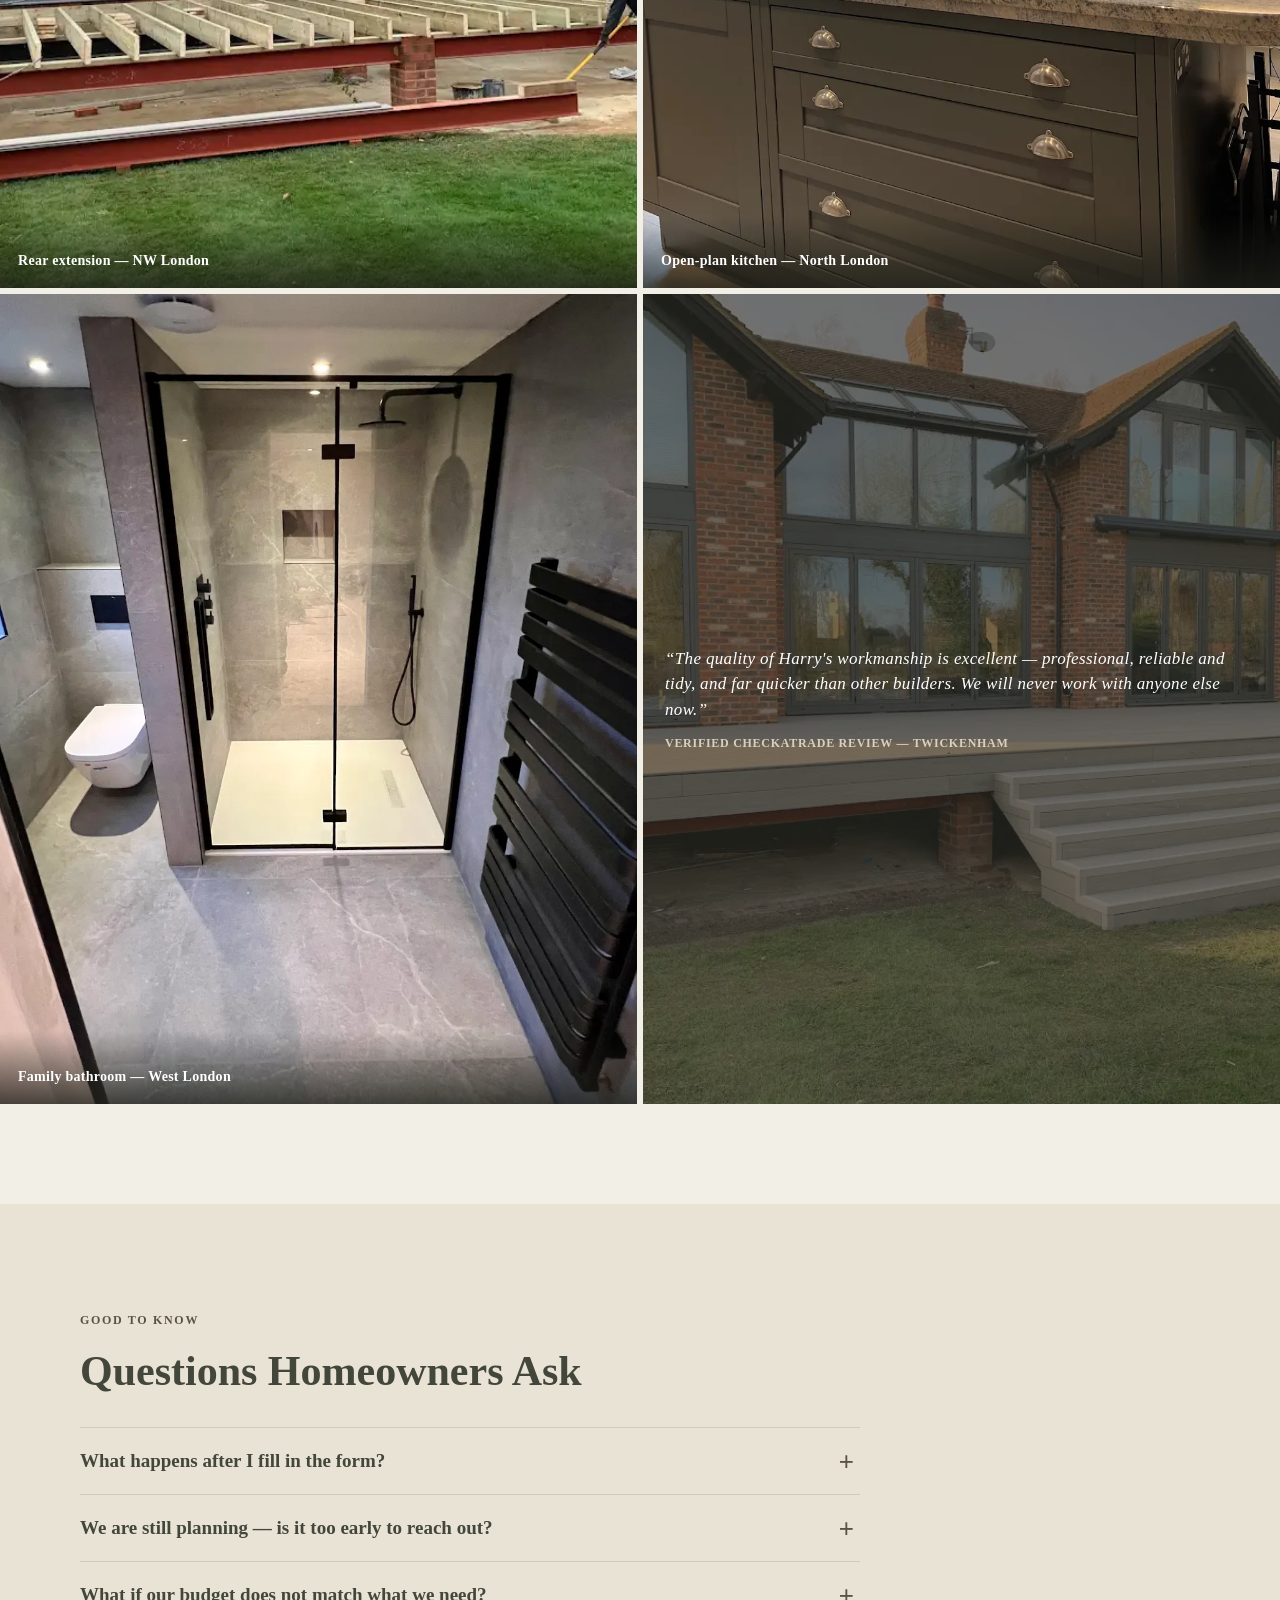
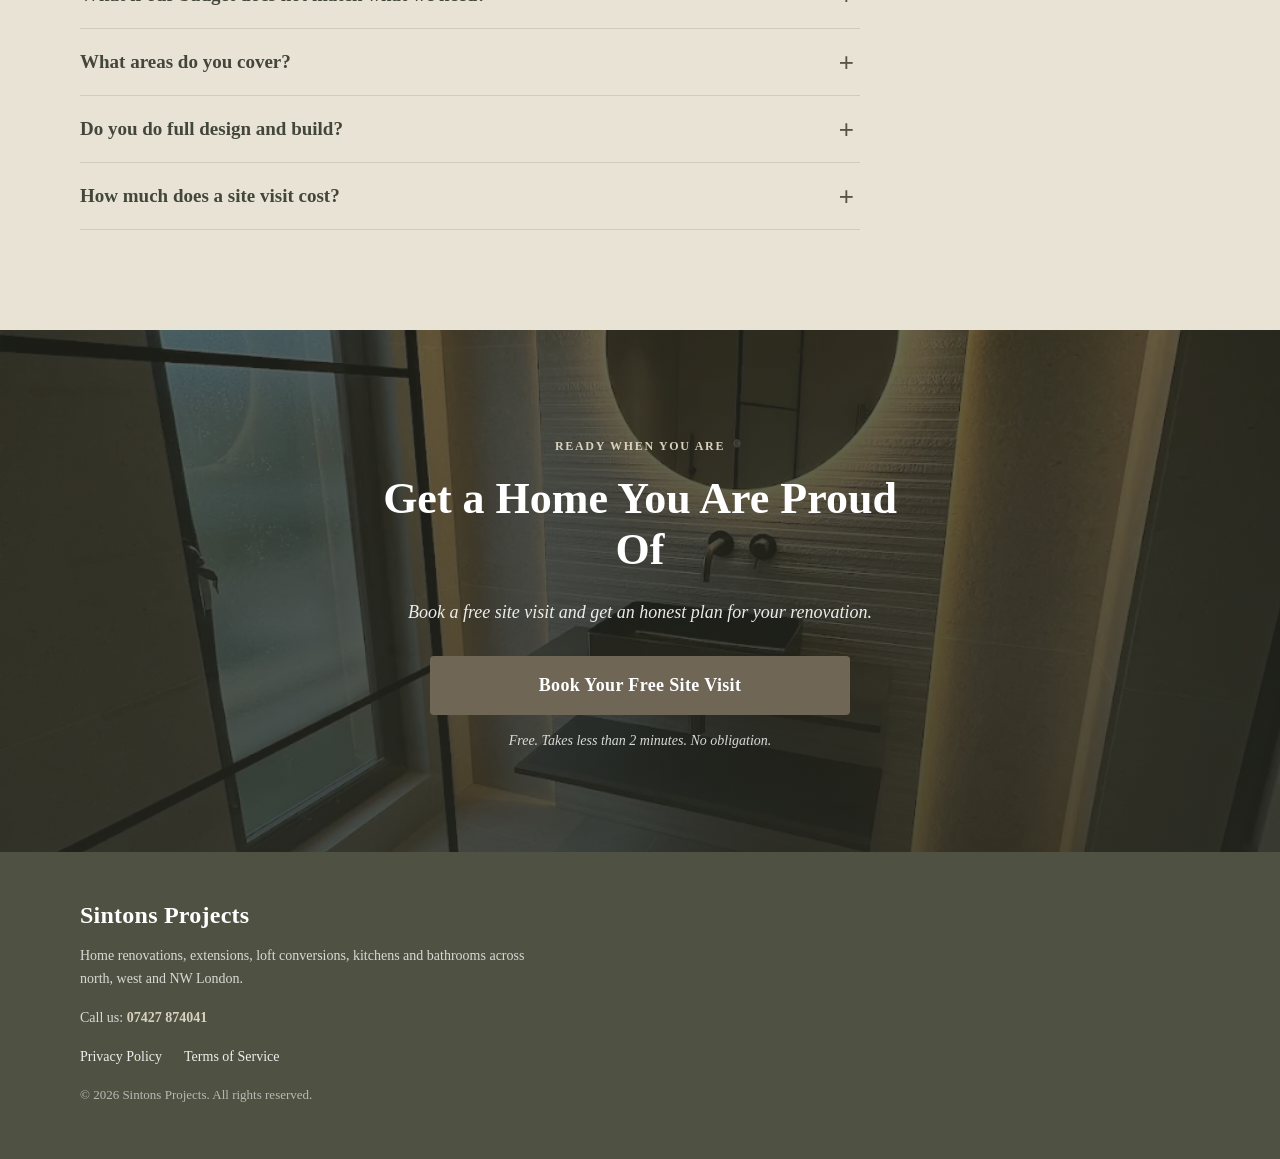
==== commit 773288c6: "Move form section directly below the hero Places the GHL qualification form immediately under the he" ====
--- a/funnel/landing.html
+++ b/funnel/landing.html
@@ -37,205 +37,7 @@
     </div>
   </header>
 
-  <!-- ==================== 2. SOCIAL PROOF STRIP ==================== -->
-  <section class="proofstrip" aria-label="Trust and social proof">
-    <div class="container">
-      <div class="proofstrip__grid">
-        <div>
-          <div class="proofstrip__stats">
-            <div class="stat"><div class="num">10+</div><div class="lbl">Years in business</div></div>
-            <div class="stat"><div class="num">100+</div><div class="lbl">Projects completed</div></div>
-<!-- Verify the exact live aggregate at checkatrade.com/trades/sintonsprojects;
-                 recent verified reviews are consistently 9–10/10. -->
-            <div class="stat"><div class="num">9.7<span style="font-size:16px;font-weight:400">/10</span></div><div class="lbl">Checkatrade rating</div></div>
-          </div>
-          <!-- Accreditation logos: swap these text badges for the client's real
-               logo images (FMB / TrustMark / Which? Trusted Trader) once confirmed. -->
-          <div class="badges">
-            <span class="badge">FMB Member</span>
-            <span class="badge">TrustMark</span>
-            <span class="badge">Which? Trusted Trader</span>
-            <span class="badge">Checkatrade Verified</span>
-          </div>
-        </div>
-        <blockquote class="proofstrip__quote">
-          <!-- Real verified Checkatrade review (W6, condensed) -->
-          <p>“Extremely efficient, high quality work, and came in on time and on budget. A pleasure to work with.”</p>
-          <cite>Verified Checkatrade review — West London</cite>
-        </blockquote>
-      </div>
-    </div>
-  </section>
-
-  <!-- ==================== 3. PROBLEM ==================== -->
-  <section class="section problem" aria-labelledby="problem-h">
-    <div class="container">
-      <div class="section-head">
-        <span class="eyebrow">Sound familiar?</span>
-        <h2 id="problem-h">Renovating Should Not Feel This Risky</h2>
-        <p class="subline">You want it done properly, and you want to know who you can trust.</p>
-      </div>
-      <div class="pain-grid">
-        <div class="pain">
-          <h3>Builders who go quiet</h3>
-          <p>You get a quote, then the calls and updates suddenly stop.</p>
-        </div>
-        <div class="pain">
-          <h3>Over time and over budget</h3>
-          <p>The job drags on and the final bill keeps creeping up.</p>
-        </div>
-        <div class="pain">
-          <h3>No clear communication</h3>
-          <p>You are left guessing what is happening in your own home.</p>
-        </div>
-        <div class="pain">
-          <h3>Everyone claims the best</h3>
-          <p>It is hard to know who will actually deliver what they promise.</p>
-        </div>
-      </div>
-    </div>
-  </section>
-
-  <!-- ==================== 4. MECHANISM (image-led) ==================== -->
-  <section class="mechanism" aria-labelledby="mech-h">
-    <div class="mech-hero">
-      <div class="mech-hero__inner">
-        <span class="eyebrow">Why homeowners choose us</span>
-        <h2 id="mech-h">A Clear Process From Start to Finish</h2>
-        <p class="mech-hero__sub">You always know what is happening, who is doing it, and what it costs.</p>
-        <ul class="mech-points">
-          <li><strong>One point of contact</strong> who answers your questions and keeps you updated.</li>
-          <li><strong>Fixed, written quotes</strong> so the price is agreed before any work starts.</li>
-          <li><strong>Clear timelines</strong> and regular progress updates through the whole build.</li>
-          <li><strong>Skilled trades</strong> and a finish we are happy to put our name on.</li>
-        </ul>
-      </div>
-    </div>
-  </section>
-
-  <!-- ==================== 5. HOW IT WORKS ==================== -->
-  <section class="section" aria-labelledby="how-h">
-    <div class="container">
-      <div class="section-head">
-        <span class="eyebrow">Simple from day one</span>
-        <h2 id="how-h">How It Works</h2>
-      </div>
-      <div class="steps">
-        <div class="step">
-          <span class="n"></span>
-          <h3>Tell us about your project</h3>
-          <p>Fill in the short form. It takes under 2 minutes.</p>
-        </div>
-        <div class="step">
-          <span class="n"></span>
-          <h3>Book your free site visit</h3>
-          <p>We visit your home to see the space and understand your plans.</p>
-        </div>
-        <div class="step">
-          <span class="n"></span>
-          <h3>Get a clear plan and quote</h3>
-          <p>You get an honest timeline and an accurate price for the work.</p>
-        </div>
-      </div>
-    </div>
-  </section>
-
-  <!-- ==================== 6. WHAT YOU GET FROM THE CALL ==================== -->
-  <section class="section get" aria-labelledby="get-h">
-    <div class="container">
-      <div class="section-head">
-        <span class="eyebrow">No pressure, no hard sell</span>
-        <h2 id="get-h">What You Get From Your Site Visit</h2>
-      </div>
-      <ul class="get-list">
-        <li>A clear idea of what your project involves and how long it will take.</li>
-        <li>An honest view on your budget and whether it is realistic.</li>
-        <li>Answers to your questions before you commit to anything.</li>
-        <li>A straightforward conversation with no pressure and no hard sell.</li>
-        <li>Honest feedback on whether we are the right fit for your home.</li>
-      </ul>
-    </div>
-  </section>
-
-  <!-- ==================== 7. PROOF GALLERY ==================== -->
-  <section class="section proof" aria-labelledby="proof-h">
-    <div class="container">
-      <div class="section-head">
-        <span class="eyebrow">Recent work</span>
-        <h2 id="proof-h">Real Projects in London Homes</h2>
-        <p class="subline">A look at kitchens, bathrooms and extensions we have finished.</p>
-      </div>
-    </div>
-    <div class="gallery">
-      <figure>
-        <img src="assets/sintons-kitchen-1.webp" alt="Finished modern kitchen renovation in a London home" loading="lazy" width="1024" height="768" />
-        <figcaption>Kitchen renovation — North London</figcaption>
-      </figure>
-      <figure>
-        <img src="assets/sintons-bathroom-1.webp" alt="Newly fitted bathroom with tiled walls" loading="lazy" width="1024" height="768" />
-        <figcaption>Bathroom refit — West London</figcaption>
-      </figure>
-      <figure>
-        <img src="assets/sintons-extensions-1.webp" alt="Rear home extension with large glazing" loading="lazy" width="1024" height="768" />
-        <figcaption>Rear extension — NW London</figcaption>
-      </figure>
-      <figure>
-        <img src="assets/sintons-kitchen-3.webp" alt="Bright open-plan kitchen with island" loading="lazy" width="1024" height="768" />
-        <figcaption>Open-plan kitchen — North London</figcaption>
-      </figure>
-      <figure>
-        <img src="assets/sintons-bathroom-2.webp" alt="Modern bathroom with walk-in shower" loading="lazy" width="1024" height="768" />
-        <figcaption>Family bathroom — West London</figcaption>
-      </figure>
-      <!-- Testimonial overlaid on a real project image (no grey card) -->
-      <figure class="quote">
-        <img src="assets/sintons-outdoor-2.webp" alt="Completed home renovation and outdoor space" loading="lazy" width="1024" height="768" />
-        <figcaption>
-          <!-- Real verified Checkatrade review (TW12, condensed) -->
-          “The quality of Harry's workmanship is excellent — professional, reliable and tidy, and far quicker than other builders. We will never work with anyone else now.”
-          <cite>Verified Checkatrade review — Twickenham</cite>
-        </figcaption>
-      </figure>
-    </div>
-  </section>
-
-  <!-- ==================== 9. FAQ ==================== -->
-  <section class="section faq" aria-labelledby="faq-h">
-    <div class="container">
-      <div class="section-head">
-        <span class="eyebrow">Good to know</span>
-        <h2 id="faq-h">Questions Homeowners Ask</h2>
-      </div>
-      <div class="faq-list">
-        <div class="faq-item">
-          <button class="faq-q" aria-expanded="false">What happens after I fill in the form?</button>
-          <div class="faq-a"><div class="faq-a-inner">One of our team calls you for a short chat about your project. If it looks like a good fit, we book a free site visit at a time that suits you.</div></div>
-        </div>
-        <div class="faq-item">
-          <button class="faq-q" aria-expanded="false">We are still planning — is it too early to reach out?</button>
-          <div class="faq-a"><div class="faq-a-inner">No. Early is a good time to talk. We can help you understand what is possible, what it may cost, and what to plan for.</div></div>
-        </div>
-        <div class="faq-item">
-          <button class="faq-q" aria-expanded="false">What if our budget does not match what we need?</button>
-          <div class="faq-a"><div class="faq-a-inner">We will tell you honestly. If the budget and the plan do not line up, we will say so and suggest sensible options rather than overpromising.</div></div>
-        </div>
-        <div class="faq-item">
-          <button class="faq-q" aria-expanded="false">What areas do you cover?</button>
-          <div class="faq-a"><div class="faq-a-inner">We work across north London, west London, NW London and the surrounding areas.</div></div>
-        </div>
-        <div class="faq-item">
-          <button class="faq-q" aria-expanded="false">Do you do full design and build?</button>
-          <div class="faq-a"><div class="faq-a-inner">Yes. We can manage your project from first idea through to the finished room, including extensions, loft conversions, kitchens, bathrooms and full refurbishments.</div></div>
-        </div>
-        <div class="faq-item">
-          <button class="faq-q" aria-expanded="false">How much does a site visit cost?</button>
-          <div class="faq-a"><div class="faq-a-inner">Nothing. The site visit is free and there is no obligation to go ahead.</div></div>
-        </div>
-      </div>
-    </div>
-  </section>
-
-  <!-- ==================== 10. FORM / SURVEY ==================== -->
+  <!-- ==================== FORM / SURVEY (placed directly below the hero) ==================== -->
   <section class="section formsec" id="form" aria-labelledby="form-h">
     <div class="container">
       <div class="section-head">
@@ -278,6 +80,204 @@
     </div>
   </section>
 
+  <!-- ==================== 2. SOCIAL PROOF STRIP ==================== -->
+  <section class="proofstrip" aria-label="Trust and social proof">
+    <div class="container">
+      <div class="proofstrip__grid">
+        <div>
+          <div class="proofstrip__stats">
+            <div class="stat"><div class="num">10+</div><div class="lbl">Years in business</div></div>
+            <div class="stat"><div class="num">100+</div><div class="lbl">Projects completed</div></div>
+<!-- Verify the exact live aggregate at checkatrade.com/trades/sintonsprojects;
+                 recent verified reviews are consistently 9–10/10. -->
+            <div class="stat"><div class="num">9.7<span style="font-size:16px;font-weight:400">/10</span></div><div class="lbl">Checkatrade rating</div></div>
+          </div>
+          <!-- Accreditation logos: swap these text badges for the client's real
+               logo images (FMB / TrustMark / Which? Trusted Trader) once confirmed. -->
+          <div class="badges">
+            <span class="badge">FMB Member</span>
+            <span class="badge">TrustMark</span>
+            <span class="badge">Which? Trusted Trader</span>
+            <span class="badge">Checkatrade Verified</span>
+          </div>
+        </div>
+        <blockquote class="proofstrip__quote">
+          <!-- Real verified Checkatrade review (W6, condensed) -->
+          <p>“Extremely efficient, high quality work, and came in on time and on budget. A pleasure to work with.”</p>
+          <cite>Verified Checkatrade review — West London</cite>
+        </blockquote>
+      </div>
+    </div>
+  </section>
+
+  <!-- ==================== 3. PROBLEM ==================== -->
+  <section class="section problem" aria-labelledby="problem-h">
+    <div class="container">
+      <div class="section-head">
+        <span class="eyebrow">Sound familiar?</span>
+        <h2 id="problem-h">Renovating Should Not Feel This Risky</h2>
+        <p class="subline">You want it done properly, and you want to know who you can trust.</p>
+      </div>
+      <div class="pain-grid">
+        <div class="pain">
+          <h3>Builders who go quiet</h3>
+          <p>You get a quote, then the calls and updates suddenly stop.</p>
+        </div>
+        <div class="pain">
+          <h3>Over time and over budget</h3>
+          <p>The job drags on and the final bill keeps creeping up.</p>
+        </div>
+        <div class="pain">
+          <h3>No clear communication</h3>
+          <p>You are left guessing what is happening in your own home.</p>
+        </div>
+        <div class="pain">
+          <h3>Everyone claims the best</h3>
+          <p>It is hard to know who will actually deliver what they promise.</p>
+        </div>
+      </div>
+    </div>
+  </section>
+
+  <!-- ==================== 4. MECHANISM (image-led) ==================== -->
+  <section class="mechanism" aria-labelledby="mech-h">
+    <div class="mech-hero">
+      <div class="mech-hero__inner">
+        <span class="eyebrow">Why homeowners choose us</span>
+        <h2 id="mech-h">A Clear Process From Start to Finish</h2>
+        <p class="mech-hero__sub">You always know what is happening, who is doing it, and what it costs.</p>
+        <ul class="mech-points">
+          <li><strong>One point of contact</strong> who answers your questions and keeps you updated.</li>
+          <li><strong>Fixed, written quotes</strong> so the price is agreed before any work starts.</li>
+          <li><strong>Clear timelines</strong> and regular progress updates through the whole build.</li>
+          <li><strong>Skilled trades</strong> and a finish we are happy to put our name on.</li>
+        </ul>
+      </div>
+    </div>
+  </section>
+
+  <!-- ==================== 5. HOW IT WORKS ==================== -->
+  <section class="section" aria-labelledby="how-h">
+    <div class="container">
+      <div class="section-head">
+        <span class="eyebrow">Simple from day one</span>
+        <h2 id="how-h">How It Works</h2>
+      </div>
+      <div class="steps">
+        <div class="step">
+          <span class="n"></span>
+          <h3>Tell us about your project</h3>
+          <p>Fill in the short form. It takes under 2 minutes.</p>
+        </div>
+        <div class="step">
+          <span class="n"></span>
+          <h3>Book your free site visit</h3>
+          <p>We visit your home to see the space and understand your plans.</p>
+        </div>
+        <div class="step">
+          <span class="n"></span>
+          <h3>Get a clear plan and quote</h3>
+          <p>You get an honest timeline and an accurate price for the work.</p>
+        </div>
+      </div>
+    </div>
+  </section>
+
+  <!-- ==================== 6. WHAT YOU GET FROM THE CALL ==================== -->
+  <section class="section get" aria-labelledby="get-h">
+    <div class="container">
+      <div class="section-head">
+        <span class="eyebrow">No pressure, no hard sell</span>
+        <h2 id="get-h">What You Get From Your Site Visit</h2>
+      </div>
+      <ul class="get-list">
+        <li>A clear idea of what your project involves and how long it will take.</li>
+        <li>An honest view on your budget and whether it is realistic.</li>
+        <li>Answers to your questions before you commit to anything.</li>
+        <li>A straightforward conversation with no pressure and no hard sell.</li>
+        <li>Honest feedback on whether we are the right fit for your home.</li>
+      </ul>
+    </div>
+  </section>
+
+  <!-- ==================== 7. PROOF GALLERY ==================== -->
+  <section class="section proof" aria-labelledby="proof-h">
+    <div class="container">
+      <div class="section-head">
+        <span class="eyebrow">Recent work</span>
+        <h2 id="proof-h">Real Projects in London Homes</h2>
+        <p class="subline">A look at kitchens, bathrooms and extensions we have finished.</p>
+      </div>
+    </div>
+    <div class="gallery">
+      <figure>
+        <img src="assets/sintons-kitchen-1.webp" alt="Finished modern kitchen renovation in a London home" loading="lazy" width="1024" height="768" />
+        <figcaption>Kitchen renovation — North London</figcaption>
+      </figure>
+      <figure>
+        <img src="assets/sintons-bathroom-1.webp" alt="Newly fitted bathroom with tiled walls" loading="lazy" width="1024" height="768" />
+        <figcaption>Bathroom refit — West London</figcaption>
+      </figure>
+      <figure>
+        <img src="assets/sintons-extensions-1.webp" alt="Rear home extension with large glazing" loading="lazy" width="1024" height="768" />
+        <figcaption>Rear extension — NW London</figcaption>
+      </figure>
+      <figure>
+        <img src="assets/sintons-kitchen-3.webp" alt="Bright open-plan kitchen with island" loading="lazy" width="1024" height="768" />
+        <figcaption>Open-plan kitchen — North London</figcaption>
+      </figure>
+      <figure>
+        <img src="assets/sintons-bathroom-2.webp" alt="Modern bathroom with walk-in shower" loading="lazy" width="1024" height="768" />
+        <figcaption>Family bathroom — West London</figcaption>
+      </figure>
+      <!-- Testimonial overlaid on a real project image (no grey card) -->
+      <figure class="quote">
+        <img src="assets/sintons-outdoor-2.webp" alt="Completed home renovation and outdoor space" loading="lazy" width="1024" height="768" />
+        <figcaption>
+          <!-- Real verified Checkatrade review (TW12, condensed) -->
+          “The quality of Harry's workmanship is excellent — professional, reliable and tidy, and far quicker than other builders. We will never work with anyone else now.”
+          <cite>Verified Checkatrade review — Twickenham</cite>
+        </figcaption>
+      </figure>
+    </div>
+  </section>
+
+  <!-- ==================== 9. FAQ ==================== -->
+  <section class="section faq" aria-labelledby="faq-h">
+    <div class="container">
+      <div class="section-head">
+        <span class="eyebrow">Good to know</span>
+        <h2 id="faq-h">Questions Homeowners Ask</h2>
+      </div>
+      <div class="faq-list">
+        <div class="faq-item">
+          <button class="faq-q" aria-expanded="false">What happens after I fill in the form?</button>
+          <div class="faq-a"><div class="faq-a-inner">One of our team calls you for a short chat about your project. If it looks like a good fit, we book a free site visit at a time that suits you.</div></div>
+        </div>
+        <div class="faq-item">
+          <button class="faq-q" aria-expanded="false">We are still planning — is it too early to reach out?</button>
+          <div class="faq-a"><div class="faq-a-inner">No. Early is a good time to talk. We can help you understand what is possible, what it may cost, and what to plan for.</div></div>
+        </div>
+        <div class="faq-item">
+          <button class="faq-q" aria-expanded="false">What if our budget does not match what we need?</button>
+          <div class="faq-a"><div class="faq-a-inner">We will tell you honestly. If the budget and the plan do not line up, we will say so and suggest sensible options rather than overpromising.</div></div>
+        </div>
+        <div class="faq-item">
+          <button class="faq-q" aria-expanded="false">What areas do you cover?</button>
+          <div class="faq-a"><div class="faq-a-inner">We work across north London, west London, NW London and the surrounding areas.</div></div>
+        </div>
+        <div class="faq-item">
+          <button class="faq-q" aria-expanded="false">Do you do full design and build?</button>
+          <div class="faq-a"><div class="faq-a-inner">Yes. We can manage your project from first idea through to the finished room, including extensions, loft conversions, kitchens, bathrooms and full refurbishments.</div></div>
+        </div>
+        <div class="faq-item">
+          <button class="faq-q" aria-expanded="false">How much does a site visit cost?</button>
+          <div class="faq-a"><div class="faq-a-inner">Nothing. The site visit is free and there is no obligation to go ahead.</div></div>
+        </div>
+      </div>
+    </div>
+  </section>
+
   <!-- ==================== 11. FINAL CTA ==================== -->
   <section class="section finalcta" aria-labelledby="final-h">
     <div class="container">
